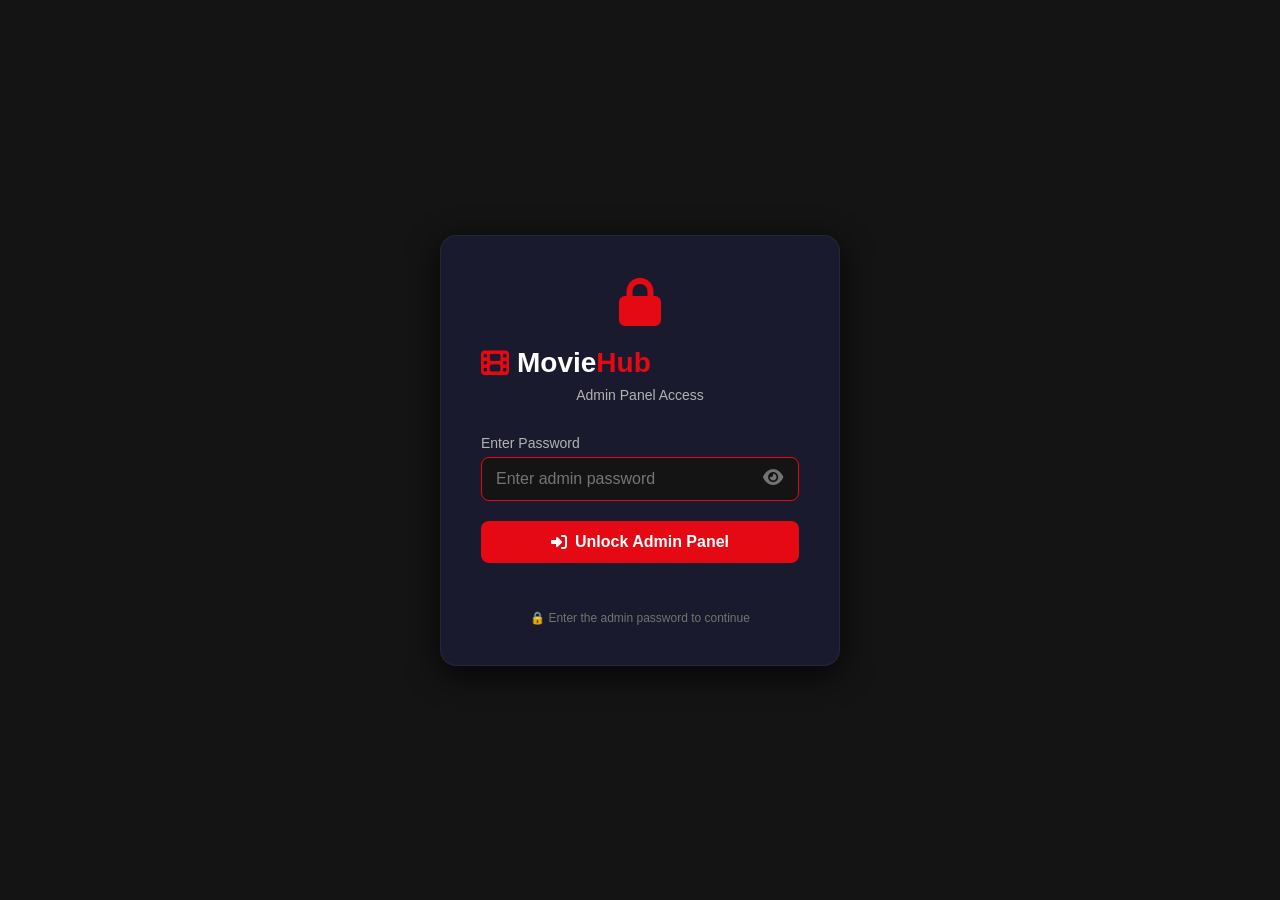
==== admin.html @ 124c2df0 "Add files via upload" ====
<!DOCTYPE html>
<html lang="en">
<head>
    <meta charset="UTF-8">
    <meta name="viewport" content="width=device-width, initial-scale=1.0">
    <title>MovieHub - Admin Panel</title>
    <link rel="stylesheet" href="style.css">
    <link rel="stylesheet" href="admin-style.css">
    <link rel="stylesheet" href="https://cdnjs.cloudflare.com/ajax/libs/font-awesome/6.4.0/css/all.min.css">
    <style>
        /* ============================================
           Admin Login Styles
           ============================================ */
        .admin-login {
            display: flex;
            justify-content: center;
            align-items: center;
            min-height: 100vh;
            background: var(--bg-primary);
            padding: 20px;
        }

        .login-box {
            background: var(--bg-secondary);
            padding: 40px;
            border-radius: 16px;
            border: 1px solid rgba(255, 255, 255, 0.05);
            max-width: 400px;
            width: 100%;
            box-shadow: var(--shadow);
        }

        .login-box .logo {
            text-align: center;
            font-size: 28px;
            font-weight: 700;
            margin-bottom: 8px;
        }

        .login-box .subtitle {
            text-align: center;
            color: var(--text-secondary);
            font-size: 14px;
            margin-bottom: 32px;
        }

        .login-box .form-group {
            margin-bottom: 20px;
        }

        .login-box .form-group label {
            display: block;
            font-size: 14px;
            color: var(--text-secondary);
            margin-bottom: 6px;
        }

        .password-input-wrapper {
            position: relative;
            display: flex;
            align-items: center;
        }

        .password-input-wrapper input {
            width: 100%;
            padding: 12px 14px;
            padding-right: 48px;
            background: var(--bg-primary);
            border: 1px solid rgba(255, 255, 255, 0.1);
            border-radius: 8px;
            color: var(--text-primary);
            font-size: 16px;
            transition: var(--transition);
        }

        .password-input-wrapper input:focus {
            outline: none;
            border-color: var(--primary);
        }

        .password-input-wrapper .toggle-password {
            position: absolute;
            right: 12px;
            background: none;
            border: none;
            color: var(--text-muted);
            cursor: pointer;
            font-size: 18px;
            padding: 4px;
            transition: var(--transition);
        }

        .password-input-wrapper .toggle-password:hover {
            color: var(--text-primary);
        }

        .login-btn {
            width: 100%;
            padding: 12px;
            background: var(--primary);
            color: #fff;
            border: none;
            border-radius: 8px;
            font-size: 16px;
            font-weight: 600;
            cursor: pointer;
            transition: var(--transition);
            display: flex;
            align-items: center;
            justify-content: center;
            gap: 8px;
        }

        .login-btn:hover {
            background: var(--primary-hover);
            transform: scale(1.02);
        }

        .login-btn:disabled {
            opacity: 0.5;
            cursor: not-allowed;
            transform: none;
        }

        .login-error {
            color: var(--primary);
            font-size: 14px;
            text-align: center;
            margin-top: 12px;
            min-height: 20px;
        }

        .login-error.hidden {
            display: none;
        }

        .login-hint {
            text-align: center;
            color: var(--text-muted);
            font-size: 12px;
            margin-top: 16px;
        }

        /* Lock icon animation */
        .lock-icon {
            font-size: 48px;
            color: var(--primary);
            text-align: center;
            margin-bottom: 16px;
        }

        /* Admin content hidden by default */
        .admin-content-wrapper {
            display: none;
        }

        .admin-content-wrapper.visible {
            display: block;
        }

        /* Logout button */
        .logout-btn {
            background: none;
            border: 1px solid rgba(255, 255, 255, 0.1);
            color: var(--text-secondary);
            padding: 6px 14px;
            border-radius: 6px;
            cursor: pointer;
            font-size: 13px;
            transition: var(--transition);
            display: flex;
            align-items: center;
            gap: 6px;
        }

        .logout-btn:hover {
            background: var(--primary);
            color: #fff;
            border-color: var(--primary);
        }

        /* Brute force protection - lockout message */
        .lockout-message {
            text-align: center;
            color: var(--primary);
            padding: 12px;
            background: rgba(229, 9, 20, 0.1);
            border-radius: 8px;
            border: 1px solid var(--primary);
            margin-top: 12px;
        }

        .lockout-message.hidden {
            display: none;
        }
    </style>
</head>
<body>

    <!-- ============================================ -->
    <!-- ADMIN LOGIN PAGE                            -->
    <!-- ============================================ -->
    <div class="admin-login" id="loginPage">
        <div class="login-box">
            <div class="lock-icon">
                <i class="fas fa-lock"></i>
            </div>
            <div class="logo">
                <i class="fas fa-film" style="color: #e50914;"></i>
                <span>Movie<span style="color: #e50914;">Hub</span></span>
            </div>
            <div class="subtitle">Admin Panel Access</div>

            <form id="loginForm" autocomplete="off">
                <div class="form-group">
                    <label for="passwordInput">Enter Password</label>
                    <div class="password-input-wrapper">
                        <input type="password" id="passwordInput" placeholder="Enter admin password" autofocus>
                        <button type="button" class="toggle-password" id="togglePassword" aria-label="Toggle password visibility">
                            <i class="fas fa-eye"></i>
                        </button>
                    </div>
                </div>

                <button type="submit" class="login-btn" id="loginBtn">
                    <i class="fas fa-sign-in-alt"></i> Unlock Admin Panel
                </button>

                <div class="login-error" id="loginError"></div>
                <div class="lockout-message hidden" id="lockoutMessage">
                    <i class="fas fa-clock"></i> Too many failed attempts. Please wait 30 seconds.
                </div>
                <div class="login-hint">🔒 Enter the admin password to continue</div>
            </form>
        </div>
    </div>

    <!-- ============================================ -->
    <!-- ADMIN CONTENT (Hidden until login)           -->
    <!-- ============================================ -->
    <div class="admin-content-wrapper" id="adminContent">
        <!-- Admin Header -->
        <header class="admin-header">
            <div class="admin-nav">
                <div class="logo">
                    <i class="fas fa-film" style="color: #e50914;"></i>
                    <span>Movie<span style="color: #e50914;">Hub</span></span>
                    <span class="admin-badge">Admin</span>
                </div>
                <div class="admin-nav-links">
                    <a href="index.html" target="_blank"><i class="fas fa-arrow-left"></i> Back to Site</a>
                    <button onclick="saveAllChanges()" class="save-btn">
                        <i class="fas fa-save"></i> Save All
                    </button>
                    <button onclick="logout()" class="logout-btn">
                        <i class="fas fa-sign-out-alt"></i> Logout
                    </button>
                </div>
            </div>
        </header>

        <!-- Admin Container -->
        <div class="admin-container">
            <!-- Sidebar -->
            <aside class="admin-sidebar">
                <nav class="admin-menu">
                    <a href="#providers" class="active">
                        <i class="fas fa-link"></i> Embed Providers
                    </a>
                    <a href="#overrides">
                        <i class="fas fa-pen"></i> Custom Overrides
                    </a>
                    <a href="#testing">
                        <i class="fas fa-vial"></i> Test URLs
                    </a>
                    <a href="#backup">
                        <i class="fas fa-download"></i> Backup / Restore
                    </a>
                </nav>
            </aside>

            <!-- Main Content -->
            <main class="admin-content">
                <!-- Embed Providers Section -->
                <section id="providers" class="admin-section">
                    <h2><i class="fas fa-link"></i> Embed Providers</h2>
                    <p class="section-desc">Configure which providers are used for video embeds.</p>

                    <!-- Primary Provider -->
                    <div class="provider-group">
                        <h3>Primary Provider</h3>
                        <div class="provider-card primary">
                            <div class="provider-info">
                                <div class="provider-name" id="primaryName">Autoembed</div>
                                <div class="provider-url" id="primaryUrl">https://autoembed.co/movie/imdb/</div>
                                <div class="provider-type" id="primaryType">IMDB ID</div>
                            </div>
                            <div class="provider-controls">
                                <label class="toggle-switch">
                                    <input type="checkbox" id="primaryEnabled" checked>
                                    <span class="toggle-slider"></span>
                                </label>
                                <button onclick="editProvider('primary')" class="edit-btn">
                                    <i class="fas fa-edit"></i>
                                </button>
                            </div>
                        </div>
                    </div>

                    <!-- Fallback Providers -->
                    <div class="provider-group">
                        <h3>Fallback Providers <span class="badge">Ordered by priority</span></h3>
                        <div id="fallbackProviders">
                            <!-- Fallback providers will be rendered here -->
                        </div>
                        <button onclick="addFallbackProvider()" class="add-btn">
                            <i class="fas fa-plus"></i> Add Fallback Provider
                        </button>
                    </div>
                </section>

                <!-- Custom Overrides Section -->
                <section id="overrides" class="admin-section">
                    <h2><i class="fas fa-pen"></i> Custom Overrides</h2>
                    <p class="section-desc">Override embed URLs for specific movies.</p>

                    <div class="override-list" id="overrideList">
                        <!-- Overrides will be rendered here -->
                    </div>

                    <button onclick="addOverride()" class="add-btn">
                        <i class="fas fa-plus"></i> Add Override
                    </button>
                </section>

                <!-- Testing Section -->
                <section id="testing" class="admin-section">
                    <h2><i class="fas fa-vial"></i> Test URLs</h2>
                    <p class="section-desc">Test if embed URLs are working.</p>

                    <div class="test-container">
                        <div class="test-input-group">
                            <input type="text" id="testImdbId" placeholder="IMDB ID (e.g., tt1375666)">
                            <button onclick="testEmbedUrl()" class="test-btn">
                                <i class="fas fa-play"></i> Test
                            </button>
                        </div>
                        <div id="testResults" class="test-results">
                            <!-- Test results will appear here -->
                        </div>
                    </div>
                </section>

                <!-- Backup/Restore Section -->
                <section id="backup" class="admin-section">
                    <h2><i class="fas fa-download"></i> Backup & Restore</h2>
                    <p class="section-desc">Export or import your configuration.</p>

                    <div class="backup-actions">
                        <button onclick="exportConfig()" class="backup-btn">
                            <i class="fas fa-file-export"></i> Export Configuration
                        </button>
                        <button onclick="document.getElementById('importFile').click()" class="restore-btn">
                            <i class="fas fa-file-import"></i> Import Configuration
                        </button>
                        <input type="file" id="importFile" accept=".json" style="display:none" onchange="importConfig(event)">
                    </div>
                </section>
            </main>
        </div>

        <!-- Edit Provider Modal -->
        <div class="modal" id="editProviderModal">
            <div class="modal-content">
                <span class="modal-close" onclick="closeEditModal()">&times;</span>
                <h2>Edit Provider</h2>
                <form id="editProviderForm">
                    <div class="form-group">
                        <label>Provider Name</label>
                        <input type="text" id="editProviderName" required>
                    </div>
                    <div class="form-group">
                        <label>Base URL</label>
                        <input type="url" id="editProviderUrl" required>
                    </div>
                    <div class="form-group">
                        <label>ID Type</label>
                        <select id="editProviderType">
                            <option value="imdb">IMDB ID</option>
                            <option value="tmdb">TMDB ID</option>
                        </select>
                    </div>
                    <button type="submit" class="save-btn">Save Provider</button>
                </form>
            </div>
        </div>

        <!-- Add Override Modal -->
        <div class="modal" id="addOverrideModal">
            <div class="modal-content">
                <span class="modal-close" onclick="closeOverrideModal()">&times;</span>
                <h2>Add Custom Override</h2>
                <form id="addOverrideForm">
                    <div class="form-group">
                        <label>IMDB ID</label>
                        <input type="text" id="overrideImdbId" placeholder="tt1375666" required>
                    </div>
                    <div class="form-group">
                        <label>Custom Embed URL</label>
                        <input type="url" id="overrideUrl" placeholder="https://custom-provider.com/embed/..." required>
                    </div>
                    <button type="submit" class="save-btn">Add Override</button>
                </form>
            </div>
        </div>
    </div>

    <script src="embed-config.js"></script>
    <script src="admin-script.js"></script>
</body>
</html>
---- style.css ----
/* ============================================
   MovieHub - Complete Stylesheet
   Netflix-style Design with Video Player
   ============================================ */

/* ----- Reset & Base ----- */
* {
    margin: 0;
    padding: 0;
    box-sizing: border-box;
}

:root {
    --primary: #e50914;
    --primary-hover: #f40612;
    --bg-primary: #141414;
    --bg-secondary: #1a1a2e;
    --bg-card: #2a2a2a;
    --bg-hover: #404040;
    --text-primary: #ffffff;
    --text-secondary: #b3b3b3;
    --text-muted: #737373;
    --shadow: 0 8px 32px rgba(0, 0, 0, 0.8);
    --transition: all 0.3s ease;
}

body {
    font-family: 'Segoe UI', Tahoma, Geneva, Verdana, sans-serif;
    background: var(--bg-primary);
    color: var(--text-primary);
    min-height: 100vh;
    overflow-x: hidden;
}

::-webkit-scrollbar {
    width: 8px;
}
::-webkit-scrollbar-track {
    background: var(--bg-primary);
}
::-webkit-scrollbar-thumb {
    background: #333;
    border-radius: 4px;
}
::-webkit-scrollbar-thumb:hover {
    background: var(--primary);
}

/* ----- Header / Navigation ----- */
.header {
    position: fixed;
    top: 0;
    left: 0;
    right: 0;
    z-index: 1000;
    background: linear-gradient(180deg, rgba(0, 0, 0, 0.95) 0%, rgba(0, 0, 0, 0.7) 100%);
    padding: 12px 4%;
    transition: var(--transition);
}

.header.scrolled {
    background: var(--bg-primary);
    border-bottom: 1px solid rgba(255, 255, 255, 0.05);
}

.nav {
    display: flex;
    align-items: center;
    justify-content: space-between;
    max-width: 1440px;
    margin: 0 auto;
    gap: 20px;
}

.logo {
    font-size: 24px;
    font-weight: 700;
    display: flex;
    align-items: center;
    gap: 8px;
    text-decoration: none;
    color: var(--text-primary);
    flex-shrink: 0;
}

.logo i {
    font-size: 28px;
}

.nav-links {
    display: flex;
    gap: 24px;
    align-items: center;
}

.nav-links a {
    color: var(--text-secondary);
    text-decoration: none;
    font-size: 14px;
    font-weight: 500;
    transition: var(--transition);
    position: relative;
}

.nav-links a:hover,
.nav-links a.active {
    color: var(--text-primary);
}

.nav-links a.active::after {
    content: '';
    position: absolute;
    bottom: -4px;
    left: 0;
    right: 0;
    height: 2px;
    background: var(--primary);
    border-radius: 2px;
}

.search-container {
    display: flex;
    align-items: center;
    background: rgba(255, 255, 255, 0.05);
    border-radius: 8px;
    padding: 4px;
    border: 1px solid rgba(255, 255, 255, 0.1);
    transition: var(--transition);
}

.search-container:focus-within {
    border-color: var(--primary);
    background: rgba(255, 255, 255, 0.08);
}

.search-input {
    background: none;
    border: none;
    padding: 8px 12px;
    color: var(--text-primary);
    font-size: 14px;
    width: 200px;
    outline: none;
}

.search-input::placeholder {
    color: var(--text-muted);
}

.search-btn {
    background: none;
    border: none;
    color: var(--text-secondary);
    padding: 8px 12px;
    cursor: pointer;
    transition: var(--transition);
}

.search-btn:hover {
    color: var(--text-primary);
}

/* ----- Hero Banner ----- */
.hero {
    margin-top: 68px;
    padding: 120px 4% 80px;
    background: linear-gradient(135deg, rgba(20, 20, 20, 0.95) 0%, rgba(26, 26, 46, 0.9) 100%);
    border-bottom: 1px solid rgba(255, 255, 255, 0.05);
    min-height: 60vh;
    display: flex;
    align-items: center;
    position: relative;
    overflow: hidden;
}

.hero::before {
    content: '';
    position: absolute;
    top: -50%;
    right: -20%;
    width: 800px;
    height: 800px;
    background: radial-gradient(circle, rgba(229, 9, 20, 0.1) 0%, transparent 70%);
    border-radius: 50%;
    pointer-events: none;
}

.hero-content {
    max-width: 600px;
    position: relative;
    z-index: 1;
}

.hero-content h1 {
    font-size: 48px;
    font-weight: 700;
    line-height: 1.2;
    margin-bottom: 16px;
    background: linear-gradient(135deg, #fff 0%, #b3b3b3 100%);
    -webkit-background-clip: text;
    -webkit-text-fill-color: transparent;
}

.hero-content p {
    font-size: 18px;
    color: var(--text-secondary);
    line-height: 1.6;
    margin-bottom: 32px;
}

.hero-btn {
    padding: 12px 32px;
    background: var(--primary);
    color: #fff;
    border: none;
    border-radius: 8px;
    font-size: 16px;
    font-weight: 600;
    cursor: pointer;
    transition: var(--transition);
    display: inline-flex;
    align-items: center;
    gap: 10px;
}

.hero-btn:hover {
    background: var(--primary-hover);
    transform: scale(1.05);
}

/* ----- Movies Section ----- */
.movies-section {
    padding: 40px 4% 60px;
    max-width: 1440px;
    margin: 0 auto;
}

.section-header {
    display: flex;
    justify-content: space-between;
    align-items: center;
    margin-bottom: 24px;
    flex-wrap: wrap;
    gap: 16px;
}

.section-header h2 {
    font-size: 24px;
    font-weight: 600;
}

.view-toggle {
    display: flex;
    gap: 8px;
}

.view-btn {
    padding: 8px 12px;
    background: rgba(255, 255, 255, 0.05);
    border: 1px solid rgba(255, 255, 255, 0.1);
    border-radius: 6px;
    color: var(--text-secondary);
    cursor: pointer;
    transition: var(--transition);
    font-size: 14px;
}

.view-btn:hover,
.view-btn.active {
    background: var(--primary);
    color: #fff;
    border-color: var(--primary);
}

/* ----- Movies Grid ----- */
.movies-grid {
    display: grid;
    grid-template-columns: repeat(auto-fill, minmax(200px, 1fr));
    gap: 20px;
    margin-bottom: 32px;
}

/* Grid View */
.movies-grid.grid-view .movie-card {
    transition: var(--transition);
}

.movies-grid.grid-view .movie-card:hover {
    transform: scale(1.05);
    z-index: 10;
}

/* List View */
.movies-grid.list-view {
    display: flex;
    flex-direction: column;
    gap: 16px;
}

.movies-grid.list-view .movie-card {
    display: flex;
    gap: 20px;
    padding: 16px;
    background: var(--bg-secondary);
    border-radius: 12px;
    align-items: center;
}

.movies-grid.list-view .movie-card .poster-wrapper {
    width: 120px;
    height: 180px;
    flex-shrink: 0;
}

.movies-grid.list-view .movie-card .movie-info {
    flex: 1;
}

.movies-grid.list-view .movie-card .movie-title {
    font-size: 20px;
}

.movies-grid.list-view .movie-card .movie-overview {
    display: -webkit-box;
    -webkit-line-clamp: 3;
    -webkit-box-orient: vertical;
    overflow: hidden;
}

/* ----- Movie Card ----- */
.movie-card {
    background: var(--bg-secondary);
    border-radius: 12px;
    overflow: hidden;
    cursor: pointer;
    transition: var(--transition);
    position: relative;
}

.movie-card:hover {
    box-shadow: var(--shadow);
}

.poster-wrapper {
    position: relative;
    padding-bottom: 150%;
    overflow: hidden;
    background: var(--bg-card);
}

.poster-wrapper img {
    position: absolute;
    top: 0;
    left: 0;
    width: 100%;
    height: 100%;
    object-fit: cover;
    transition: var(--transition);
}

.movie-card:hover .poster-wrapper img {
    transform: scale(1.05);
}

.movie-rating {
    position: absolute;
    top: 10px;
    right: 10px;
    background: rgba(0, 0, 0, 0.8);
    padding: 4px 10px;
    border-radius: 20px;
    font-size: 12px;
    font-weight: 600;
    color: #f5c518;
    display: flex;
    align-items: center;
    gap: 4px;
}

.movie-rating i {
    font-size: 10px;
}

.movie-overlay {
    position: absolute;
    bottom: 0;
    left: 0;
    right: 0;
    padding: 40px 16px 16px;
    background: linear-gradient(to top, rgba(0, 0, 0, 0.9) 0%, transparent 100%);
    opacity: 0;
    transition: var(--transition);
}

.movie-card:hover .movie-overlay {
    opacity: 1;
}

.movie-overview {
    font-size: 13px;
    color: var(--text-secondary);
    line-height: 1.5;
    display: -webkit-box;
    -webkit-line-clamp: 2;
    -webkit-box-orient: vertical;
    overflow: hidden;
    margin-bottom: 8px;
}

/* ----- Watch Button ----- */
.watch-btn {
    display: inline-flex;
    align-items: center;
    gap: 6px;
    padding: 6px 14px;
    background: var(--primary);
    color: #fff;
    border: none;
    border-radius: 4px;
    font-size: 12px;
    font-weight: 600;
    cursor: pointer;
    transition: var(--transition);
    margin-top: 4px;
}

.watch-btn:hover {
    background: var(--primary-hover);
    transform: scale(1.05);
}

.watch-btn i {
    font-size: 10px;
}

/* ----- Movie Info ----- */
.movie-info {
    padding: 12px 16px 16px;
}

.movie-title {
    font-size: 16px;
    font-weight: 600;
    margin-bottom: 4px;
    display: -webkit-box;
    -webkit-line-clamp: 1;
    -webkit-box-orient: vertical;
    overflow: hidden;
}

.movie-meta {
    display: flex;
    justify-content: space-between;
    align-items: center;
    font-size: 13px;
    color: var(--text-secondary);
}

.movie-year {
    color: var(--text-muted);
}

/* ----- Load More ----- */
.load-more-container {
    text-align: center;
}

.load-more-btn {
    padding: 12px 40px;
    background: rgba(255, 255, 255, 0.05);
    border: 1px solid rgba(255, 255, 255, 0.1);
    border-radius: 8px;
    color: var(--text-secondary);
    font-size: 14px;
    font-weight: 500;
    cursor: pointer;
    transition: var(--transition);
    display: inline-flex;
    align-items: center;
    gap: 8px;
}

.load-more-btn:hover {
    background: var(--primary);
    color: #fff;
    border-color: var(--primary);
}

/* ----- Movie Detail Modal ----- */
.modal {
    display: none;
    position: fixed;
    top: 0;
    left: 0;
    right: 0;
    bottom: 0;
    background: rgba(0, 0, 0, 0.9);
    z-index: 2000;
    padding: 20px;
    overflow-y: auto;
    animation: fadeIn 0.3s ease;
}

@keyframes fadeIn {
    from {
        opacity: 0;
    }
    to {
        opacity: 1;
    }
}

.modal-content {
    max-width: 900px;
    margin: 40px auto;
    background: var(--bg-secondary);
    border-radius: 16px;
    position: relative;
    animation: slideUp 0.3s ease;
}

@keyframes slideUp {
    from {
        opacity: 0;
        transform: translateY(40px);
    }
    to {
        opacity: 1;
        transform: translateY(0);
    }
}

.modal-close {
    position: sticky;
    top: 0;
    float: right;
    font-size: 32px;
    color: var(--text-secondary);
    cursor: pointer;
    padding: 16px 24px;
    transition: var(--transition);
    z-index: 10;
    background: transparent;
}

.modal-close:hover {
    color: var(--text-primary);
    transform: rotate(90deg);
}

.modal-body {
    padding: 0 32px 32px;
}

.modal-poster {
    width: 100%;
    max-height: 400px;
    object-fit: cover;
    border-radius: 16px 16px 0 0;
}

.modal-title {
    font-size: 32px;
    font-weight: 700;
    margin: 20px 0 8px;
}

.modal-meta {
    display: flex;
    flex-wrap: wrap;
    gap: 16px;
    color: var(--text-secondary);
    font-size: 14px;
    margin-bottom: 16px;
}

.modal-meta span {
    display: flex;
    align-items: center;
    gap: 6px;
}

.modal-overview {
    font-size: 16px;
    line-height: 1.7;
    color: var(--text-secondary);
    margin-bottom: 20px;
}

.modal-details {
    display: grid;
    grid-template-columns: repeat(auto-fill, minmax(200px, 1fr));
    gap: 16px;
    margin-top: 20px;
    padding-top: 20px;
    border-top: 1px solid rgba(255, 255, 255, 0.05);
}

.modal-detail-item {
    color: var(--text-secondary);
    font-size: 14px;
}

.modal-detail-item strong {
    color: var(--text-primary);
    display: block;
    margin-bottom: 4px;
}

.modal-detail-item .genre-tag {
    display: inline-block;
    padding: 2px 10px;
    background: rgba(229, 9, 20, 0.2);
    border-radius: 20px;
    color: var(--primary);
    font-size: 12px;
    margin: 2px;
}

/* ============================================
   Video Player Modal
   ============================================ */

.player-modal {
    display: none;
    position: fixed;
    top: 0;
    left: 0;
    right: 0;
    bottom: 0;
    background: rgba(0, 0, 0, 0.95);
    z-index: 3000;
    padding: 20px;
    animation: fadeIn 0.3s ease;
}

.player-modal.active {
    display: flex;
    align-items: center;
    justify-content: center;
}

.player-container {
    width: 100%;
    max-width: 1200px;
    height: 90vh;
    max-height: 800px;
    background: #000;
    border-radius: 12px;
    overflow: hidden;
    display: flex;
    flex-direction: column;
    box-shadow: 0 20px 60px rgba(0, 0, 0, 0.9);
}

.player-header {
    display: flex;
    justify-content: space-between;
    align-items: center;
    padding: 12px 20px;
    background: #1a1a2e;
    border-bottom: 1px solid rgba(255, 255, 255, 0.05);
    flex-shrink: 0;
}

.player-header h3 {
    color: #fff;
    font-size: 16px;
    font-weight: 500;
    margin: 0;
    white-space: nowrap;
    overflow: hidden;
    text-overflow: ellipsis;
}

.player-close {
    background: none;
    border: none;
    color: #aaa;
    font-size: 28px;
    cursor: pointer;
    padding: 0 8px;
    transition: color 0.3s ease;
    line-height: 1;
}

.player-close:hover {
    color: #fff;
}

.player-wrapper {
    flex: 1;
    position: relative;
    background: #000;
    min-height: 0;
}

.player-wrapper iframe {
    position: absolute;
    top: 0;
    left: 0;
    width: 100%;
    height: 100%;
    border: none;
}

.player-controls {
    display: flex;
    gap: 12px;
    padding: 12px 20px;
    background: #1a1a2e;
    border-top: 1px solid rgba(255, 255, 255, 0.05);
    flex-shrink: 0;
    flex-wrap: wrap;
}

.player-controls button {
    padding: 8px 16px;
    background: rgba(255, 255, 255, 0.05);
    border: 1px solid rgba(255, 255, 255, 0.1);
    border-radius: 6px;
    color: #aaa;
    cursor: pointer;
    transition: all 0.3s ease;
    font-size: 13px;
    display: flex;
    align-items: center;
    gap: 6px;
}

.player-controls button:hover {
    background: var(--primary);
    color: #fff;
    border-color: var(--primary);
}

.player-loading {
    position: absolute;
    top: 50%;
    left: 50%;
    transform: translate(-50%, -50%);
    color: #666;
    font-size: 16px;
    display: flex;
    flex-direction: column;
    align-items: center;
    gap: 12px;
    pointer-events: none;
}

.player-loading .spinner {
    width: 40px;
    height: 40px;
    border: 4px solid #333;
    border-top: 4px solid var(--primary);
    border-radius: 50%;
    animation: spin 1s linear infinite;
}

@keyframes spin {
    100% {
        transform: rotate(360deg);
    }
}

/* ----- Footer ----- */
.footer {
    background: var(--bg-secondary);
    border-top: 1px solid rgba(255, 255, 255, 0.05);
    padding: 40px 4% 20px;
    margin-top: 40px;
}

.footer-content {
    max-width: 1440px;
    margin: 0 auto;
    display: grid;
    grid-template-columns: repeat(auto-fit, minmax(200px, 1fr));
    gap: 40px;
    margin-bottom: 32px;
}

.footer-section h3,
.footer-section h4 {
    margin-bottom: 12px;
    font-size: 16px;
}

.footer-section p {
    color: var(--text-secondary);
    font-size: 14px;
    line-height: 1.6;
}

.footer-section a {
    display: block;
    color: var(--text-secondary);
    text-decoration: none;
    font-size: 14px;
    padding: 4px 0;
    transition: var(--transition);
}

.footer-section a:hover {
    color: var(--text-primary);
}

.social-links {
    display: flex;
    gap: 16px;
}

.social-links a {
    width: 40px;
    height: 40px;
    border-radius: 50%;
    background: rgba(255, 255, 255, 0.05);
    display: flex;
    align-items: center;
    justify-content: center;
    font-size: 18px;
    transition: var(--transition);
}

.social-links a:hover {
    background: var(--primary);
    transform: translateY(-2px);
}

.footer-bottom {
    text-align: center;
    padding-top: 20px;
    border-top: 1px solid rgba(255, 255, 255, 0.05);
    color: var(--text-muted);
    font-size: 13px;
}

/* ----- Responsive ----- */
@media (max-width: 992px) {
    .movies-grid {
        grid-template-columns: repeat(auto-fill, minmax(160px, 1fr));
    }
}

@media (max-width: 768px) {
    .nav {
        flex-wrap: wrap;
    }
    .nav-links {
        order: 3;
        width: 100%;
        justify-content: center;
        gap: 16px;
        flex-wrap: wrap;
    }
    .search-container {
        width: 100%;
        order: 2;
    }
    .search-input {
        width: 100%;
    }
    .hero {
        padding: 100px 4% 60px;
        min-height: 50vh;
    }
    .hero-content h1 {
        font-size: 32px;
    }
    .hero-content p {
        font-size: 16px;
    }
    .movies-grid {
        grid-template-columns: repeat(auto-fill, minmax(140px, 1fr));
        gap: 12px;
    }
    .movies-grid.list-view .movie-card {
        flex-direction: column;
        text-align: center;
    }
    .movies-grid.list-view .movie-card .poster-wrapper {
        width: 100%;
        height: auto;
        max-width: 200px;
    }
    .modal-content {
        margin: 20px auto;
    }
    .modal-title {
        font-size: 24px;
    }
    .player-container {
        height: 100vh;
        max-height: 100vh;
        border-radius: 0;
    }
    .player-header h3 {
        font-size: 14px;
        max-width: 200px;
    }
    .player-controls button {
        padding: 6px 12px;
        font-size: 12px;
    }
}

@media (max-width: 480px) {
    .hero-content h1 {
        font-size: 24px;
    }
    .movies-grid {
        grid-template-columns: repeat(auto-fill, minmax(120px, 1fr));
        gap: 8px;
    }
    .movie-title {
        font-size: 13px;
    }
    .player-header h3 {
        max-width: 120px;
        font-size: 12px;
    }
    .player-controls {
        padding: 8px 12px;
        gap: 6px;
    }
    .player-controls button {
        font-size: 11px;
        padding: 4px 10px;
    }
}

/* ----- Utility ----- */
.text-center {
    text-align: center;
}
.mt-20 {
    margin-top: 20px;
}
.mb-20 {
    margin-bottom: 20px;
}
.hidden {
    display: none;
}
---- admin-style.css ----
/* ============================================
   Admin Panel Styles
   ============================================ */

.admin-header {
    background: var(--bg-secondary);
    border-bottom: 2px solid var(--primary);
    padding: 12px 4%;
    position: sticky;
    top: 0;
    z-index: 100;
}

.admin-nav {
    display: flex;
    justify-content: space-between;
    align-items: center;
    max-width: 1440px;
    margin: 0 auto;
}

.admin-badge {
    background: var(--primary);
    padding: 2px 12px;
    border-radius: 20px;
    font-size: 12px;
    font-weight: 600;
    margin-left: 12px;
}

.admin-nav-links {
    display: flex;
    gap: 16px;
    align-items: center;
}

.admin-nav-links a {
    color: var(--text-secondary);
    text-decoration: none;
    display: flex;
    align-items: center;
    gap: 6px;
    padding: 8px 16px;
    border-radius: 6px;
    transition: var(--transition);
}

.admin-nav-links a:hover {
    background: rgba(255, 255, 255, 0.05);
    color: var(--text-primary);
}

.save-btn {
    padding: 8px 20px;
    background: var(--primary);
    color: #fff;
    border: none;
    border-radius: 6px;
    cursor: pointer;
    font-weight: 600;
    display: flex;
    align-items: center;
    gap: 8px;
    transition: var(--transition);
}

.save-btn:hover {
    background: var(--primary-hover);
    transform: scale(1.02);
}

/* Admin Layout */
.admin-container {
    display: flex;
    max-width: 1440px;
    margin: 0 auto;
    padding: 20px 4%;
    gap: 32px;
}

/* Sidebar */
.admin-sidebar {
    width: 240px;
    flex-shrink: 0;
    position: sticky;
    top: 80px;
    height: fit-content;
}

.admin-menu {
    display: flex;
    flex-direction: column;
    gap: 4px;
}

.admin-menu a {
    padding: 12px 16px;
    color: var(--text-secondary);
    text-decoration: none;
    border-radius: 8px;
    display: flex;
    align-items: center;
    gap: 12px;
    transition: var(--transition);
}

.admin-menu a:hover {
    background: rgba(255, 255, 255, 0.05);
    color: var(--text-primary);
}

.admin-menu a.active {
    background: rgba(229, 9, 20, 0.1);
    color: var(--primary);
    border-left: 3px solid var(--primary);
}

/* Main Content */
.admin-content {
    flex: 1;
    min-width: 0;
}

.admin-section {
    background: var(--bg-secondary);
    border-radius: 12px;
    padding: 24px;
    margin-bottom: 24px;
    border: 1px solid rgba(255, 255, 255, 0.05);
}

.admin-section h2 {
    font-size: 20px;
    margin-bottom: 8px;
    display: flex;
    align-items: center;
    gap: 10px;
}

.section-desc {
    color: var(--text-secondary);
    font-size: 14px;
    margin-bottom: 20px;
}

/* Provider Cards */
.provider-group {
    margin-bottom: 24px;
}

.provider-group h3 {
    font-size: 16px;
    margin-bottom: 12px;
    display: flex;
    align-items: center;
    gap: 8px;
}

.badge {
    background: rgba(255, 255, 255, 0.05);
    padding: 2px 10px;
    border-radius: 20px;
    font-size: 11px;
    font-weight: 400;
    color: var(--text-secondary);
}

.provider-card {
    display: flex;
    justify-content: space-between;
    align-items: center;
    padding: 16px 20px;
    background: var(--bg-primary);
    border-radius: 8px;
    border: 1px solid rgba(255, 255, 255, 0.05);
    margin-bottom: 8px;
    transition: var(--transition);
}

.provider-card:hover {
    border-color: rgba(255, 255, 255, 0.1);
}

.provider-card.primary {
    border-color: var(--primary);
    background: rgba(229, 9, 20, 0.05);
}

.provider-info {
    display: flex;
    flex-direction: column;
    gap: 2px;
}

.provider-name {
    font-weight: 600;
    font-size: 15px;
}

.provider-url {
    font-size: 13px;
    color: var(--text-secondary);
    font-family: monospace;
}

.provider-type {
    font-size: 12px;
    color: var(--text-muted);
}

.provider-controls {
    display: flex;
    align-items: center;
    gap: 12px;
}

/* Toggle Switch */
.toggle-switch {
    position: relative;
    width: 48px;
    height: 26px;
    display: inline-block;
}

.toggle-switch input {
    opacity: 0;
    width: 0;
    height: 0;
}

.toggle-slider {
    position: absolute;
    cursor: pointer;
    top: 0;
    left: 0;
    right: 0;
    bottom: 0;
    background: #444;
    transition: .3s;
    border-radius: 34px;
}

.toggle-slider:before {
    position: absolute;
    content: "";
    height: 20px;
    width: 20px;
    left: 3px;
    bottom: 3px;
    background: #fff;
    transition: .3s;
    border-radius: 50%;
}

.toggle-switch input:checked + .toggle-slider {
    background: var(--primary);
}

.toggle-switch input:checked + .toggle-slider:before {
    transform: translateX(22px);
}

/* Buttons */
.edit-btn, .add-btn, .test-btn, .backup-btn, .restore-btn {
    padding: 6px 12px;
    background: rgba(255, 255, 255, 0.05);
    border: 1px solid rgba(255, 255, 255, 0.1);
    border-radius: 6px;
    color: var(--text-secondary);
    cursor: pointer;
    transition: var(--transition);
    display: inline-flex;
    align-items: center;
    gap: 6px;
    font-size: 13px;
}

.edit-btn:hover, .add-btn:hover, .test-btn:hover {
    background: var(--primary);
    color: #fff;
    border-color: var(--primary);
}

.add-btn {
    margin-top: 8px;
}

/* Override List */
.override-item {
    display: flex;
    justify-content: space-between;
    align-items: center;
    padding: 12px 16px;
    background: var(--bg-primary);
    border-radius: 6px;
    margin-bottom: 6px;
    border: 1px solid rgba(255, 255, 255, 0.05);
}

.override-item .imdb-id {
    font-weight: 600;
    font-family: monospace;
}

.override-item .override-url {
    color: var(--text-secondary);
    font-size: 13px;
    font-family: monospace;
}

.override-item .delete-btn {
    background: none;
    border: none;
    color: var(--text-muted);
    cursor: pointer;
    padding: 4px 8px;
    transition: var(--transition);
}

.override-item .delete-btn:hover {
    color: var(--primary);
}

/* Test Results */
.test-container {
    margin-top: 12px;
}

.test-input-group {
    display: flex;
    gap: 12px;
    margin-bottom: 16px;
}

.test-input-group input {
    flex: 1;
    padding: 10px 14px;
    background: var(--bg-primary);
    border: 1px solid rgba(255, 255, 255, 0.1);
    border-radius: 6px;
    color: var(--text-primary);
    font-size: 14px;
}

.test-input-group input:focus {
    outline: none;
    border-color: var(--primary);
}

.test-results {
    padding: 16px;
    background: var(--bg-primary);
    border-radius: 6px;
    min-height: 80px;
}

.test-result-item {
    padding: 8px 0;
    border-bottom: 1px solid rgba(255, 255, 255, 0.05);
    display: flex;
    justify-content: space-between;
    align-items: center;
}

.test-result-item .status-success {
    color: #46d369;
}

.test-result-item .status-fail {
    color: var(--primary);
}

/* Backup Actions */
.backup-actions {
    display: flex;
    gap: 12px;
    flex-wrap: wrap;
}

/* Form Styles */
.form-group {
    margin-bottom: 16px;
}

.form-group label {
    display: block;
    margin-bottom: 4px;
    font-size: 14px;
    color: var(--text-secondary);
}

.form-group input, .form-group select {
    width: 100%;
    padding: 10px 14px;
    background: var(--bg-primary);
    border: 1px solid rgba(255, 255, 255, 0.1);
    border-radius: 6px;
    color: var(--text-primary);
    font-size: 14px;
}

.form-group input:focus, .form-group select:focus {
    outline: none;
    border-color: var(--primary);
}

/* Responsive */
@media (max-width: 768px) {
    .admin-container {
        flex-direction: column;
    }
    
    .admin-sidebar {
        width: 100%;
        position: static;
        display: flex;
        overflow-x: auto;
        padding-bottom: 12px;
    }
    
    .admin-menu {
        flex-direction: row;
        flex-wrap: nowrap;
    }
    
    .admin-menu a {
        white-space: nowrap;
    }
    
    .provider-card {
        flex-direction: column;
        align-items: flex-start;
        gap: 12px;
    }
    
    .provider-controls {
        width: 100%;
        justify-content: flex-end;
    }
    
    .override-item {
        flex-direction: column;
        align-items: flex-start;
        gap: 8px;
    }
    
    .test-input-group {
        flex-direction: column;
    }
}
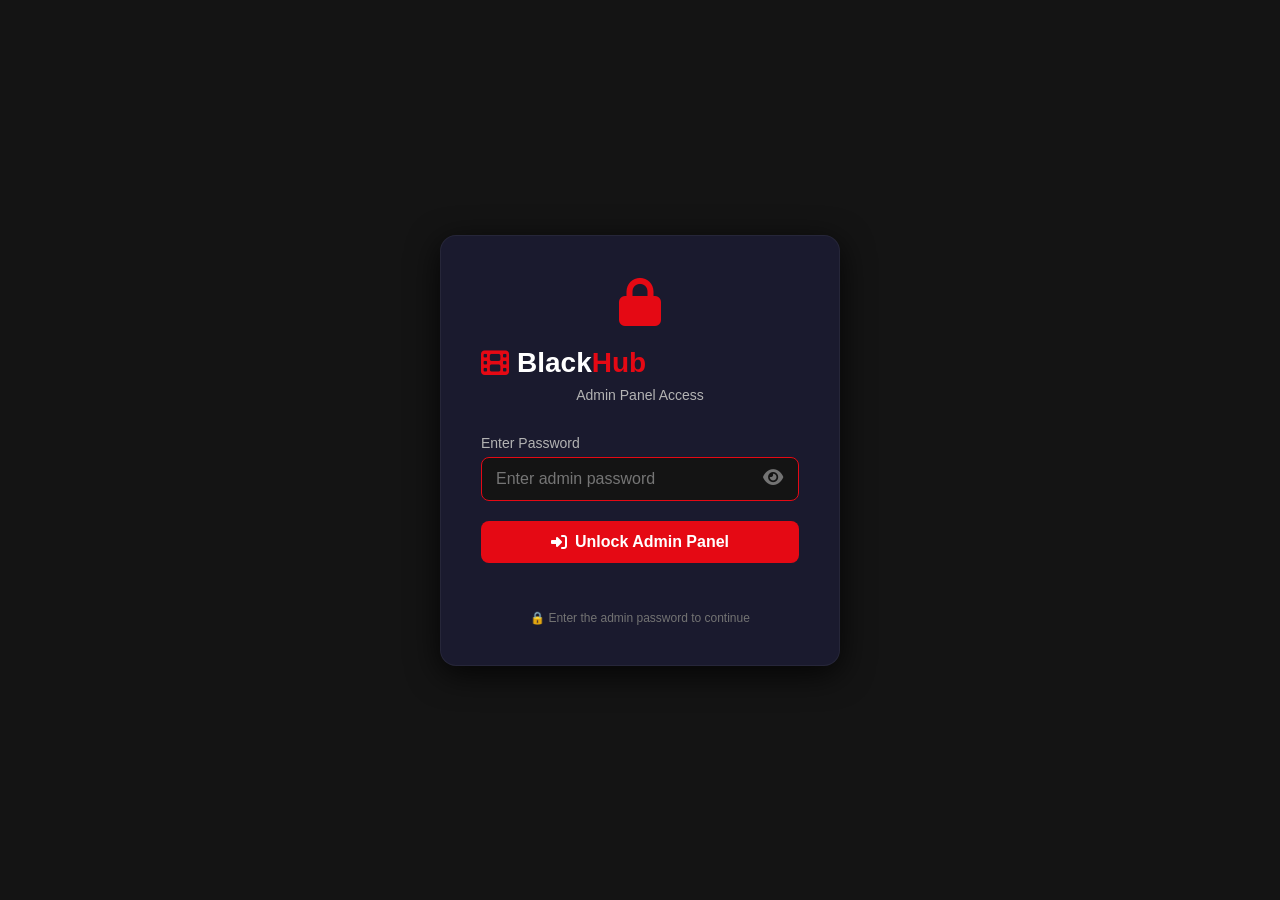
==== commit 03438a67: "Add files via upload" ====
--- a/admin.html
+++ b/admin.html
@@ -3,7 +3,7 @@
 <head>
     <meta charset="UTF-8">
     <meta name="viewport" content="width=device-width, initial-scale=1.0">
-    <title>MovieHub - Admin Panel</title>
+    <title>BlackHub - Admin Panel</title>
     <link rel="stylesheet" href="style.css">
     <link rel="stylesheet" href="admin-style.css">
     <link rel="stylesheet" href="https://cdnjs.cloudflare.com/ajax/libs/font-awesome/6.4.0/css/all.min.css">
@@ -141,7 +141,6 @@
             margin-top: 16px;
         }
 
-        /* Lock icon animation */
         .lock-icon {
             font-size: 48px;
             color: var(--primary);
@@ -149,7 +148,6 @@
             margin-bottom: 16px;
         }
 
-        /* Admin content hidden by default */
         .admin-content-wrapper {
             display: none;
         }
@@ -158,7 +156,6 @@
             display: block;
         }
 
-        /* Logout button */
         .logout-btn {
             background: none;
             border: 1px solid rgba(255, 255, 255, 0.1);
@@ -179,7 +176,6 @@
             border-color: var(--primary);
         }
 
-        /* Brute force protection - lockout message */
         .lockout-message {
             text-align: center;
             color: var(--primary);
@@ -207,7 +203,7 @@
             </div>
             <div class="logo">
                 <i class="fas fa-film" style="color: #e50914;"></i>
-                <span>Movie<span style="color: #e50914;">Hub</span></span>
+                <span>Black<span style="color: #e50914;">Hub</span></span>
             </div>
             <div class="subtitle">Admin Panel Access</div>
 
@@ -244,7 +240,7 @@
             <div class="admin-nav">
                 <div class="logo">
                     <i class="fas fa-film" style="color: #e50914;"></i>
-                    <span>Movie<span style="color: #e50914;">Hub</span></span>
+                    <span>Black<span style="color: #e50914;">Hub</span></span>
                     <span class="admin-badge">Admin</span>
                 </div>
                 <div class="admin-nav-links">
--- a/style.css
+++ b/style.css
@@ -1,5 +1,5 @@
 /* ============================================
-   MovieHub - Complete Stylesheet
+   BlackHub - Complete Stylesheet
    Netflix-style Design with Video Player
    ============================================ */
 
@@ -22,6 +22,18 @@
     --text-muted: #737373;
     --shadow: 0 8px 32px rgba(0, 0, 0, 0.8);
     --transition: all 0.3s ease;
+    --border-color: rgba(255, 255, 255, 0.05);
+}
+
+[data-theme="light"] {
+    --bg-primary: #f5f5f5;
+    --bg-secondary: #ffffff;
+    --bg-card: #e8e8e8;
+    --bg-hover: #d4d4d4;
+    --text-primary: #1a1a2e;
+    --text-secondary: #555555;
+    --text-muted: #888888;
+    --border-color: rgba(0, 0, 0, 0.05);
 }
 
 body {
@@ -30,6 +42,7 @@
     color: var(--text-primary);
     min-height: 100vh;
     overflow-x: hidden;
+    transition: background 0.3s ease, color 0.3s ease;
 }
 
 ::-webkit-scrollbar {
@@ -60,7 +73,7 @@
 
 .header.scrolled {
     background: var(--bg-primary);
-    border-bottom: 1px solid rgba(255, 255, 255, 0.05);
+    border-bottom: 1px solid var(--border-color);
 }
 
 .nav {
@@ -85,6 +98,22 @@
 
 .logo i {
     font-size: 28px;
+}
+
+/* ----- Mobile Menu Toggle ----- */
+.mobile-menu-toggle {
+    display: none;
+    background: none;
+    border: none;
+    color: var(--text-primary);
+    font-size: 24px;
+    cursor: pointer;
+    padding: 4px 8px;
+    transition: var(--transition);
+}
+
+.mobile-menu-toggle:hover {
+    color: var(--primary);
 }
 
 .nav-links {
@@ -118,13 +147,20 @@
     border-radius: 2px;
 }
 
+/* ----- Header Actions ----- */
+.header-actions {
+    display: flex;
+    align-items: center;
+    gap: 12px;
+}
+
 .search-container {
     display: flex;
     align-items: center;
     background: rgba(255, 255, 255, 0.05);
     border-radius: 8px;
     padding: 4px;
-    border: 1px solid rgba(255, 255, 255, 0.1);
+    border: 1px solid var(--border-color);
     transition: var(--transition);
 }
 
@@ -160,17 +196,36 @@
     color: var(--text-primary);
 }
 
+/* ----- Theme Toggle ----- */
+.theme-btn {
+    background: none;
+    border: none;
+    color: var(--text-secondary);
+    font-size: 18px;
+    cursor: pointer;
+    padding: 8px;
+    transition: var(--transition);
+    border-radius: 50%;
+}
+
+.theme-btn:hover {
+    color: var(--text-primary);
+    background: rgba(255, 255, 255, 0.05);
+}
+
 /* ----- Hero Banner ----- */
 .hero {
     margin-top: 68px;
-    padding: 120px 4% 80px;
+    padding: 80px 4%;
     background: linear-gradient(135deg, rgba(20, 20, 20, 0.95) 0%, rgba(26, 26, 46, 0.9) 100%);
-    border-bottom: 1px solid rgba(255, 255, 255, 0.05);
+    border-bottom: 1px solid var(--border-color);
     min-height: 60vh;
     display: flex;
     align-items: center;
+    justify-content: space-between;
     position: relative;
     overflow: hidden;
+    gap: 40px;
 }
 
 .hero::before {
@@ -189,6 +244,7 @@
     max-width: 600px;
     position: relative;
     z-index: 1;
+    flex: 1;
 }
 
 .hero-content h1 {
@@ -197,6 +253,12 @@
     line-height: 1.2;
     margin-bottom: 16px;
     background: linear-gradient(135deg, #fff 0%, #b3b3b3 100%);
+    -webkit-background-clip: text;
+    -webkit-text-fill-color: transparent;
+}
+
+[data-theme="light"] .hero-content h1 {
+    background: linear-gradient(135deg, #1a1a2e 0%, #555 100%);
     -webkit-background-clip: text;
     -webkit-text-fill-color: transparent;
 }
@@ -228,6 +290,57 @@
     transform: scale(1.05);
 }
 
+/* ----- Hero Image ----- */
+.hero-image {
+    flex: 1;
+    max-width: 500px;
+    position: relative;
+    z-index: 1;
+    border-radius: 16px;
+    overflow: hidden;
+    box-shadow: 0 20px 60px rgba(0, 0, 0, 0.6);
+    aspect-ratio: 16/9;
+    background: var(--bg-secondary);
+}
+
+.hero-image img {
+    width: 100%;
+    height: 100%;
+    object-fit: cover;
+    display: block;
+}
+
+.hero-image-placeholder {
+    width: 100%;
+    height: 100%;
+    display: flex;
+    align-items: center;
+    justify-content: center;
+    background: linear-gradient(135deg, var(--bg-secondary), var(--bg-primary));
+    color: var(--text-muted);
+    font-size: 48px;
+}
+
+.hero-image .movie-title-overlay {
+    position: absolute;
+    bottom: 0;
+    left: 0;
+    right: 0;
+    padding: 40px 20px 20px;
+    background: linear-gradient(to top, rgba(0,0,0,0.9) 0%, transparent 100%);
+}
+
+.hero-image .movie-title-overlay h2 {
+    font-size: 20px;
+    font-weight: 600;
+    margin-bottom: 4px;
+}
+
+.hero-image .movie-title-overlay p {
+    font-size: 14px;
+    color: var(--text-secondary);
+}
+
 /* ----- Movies Section ----- */
 .movies-section {
     padding: 40px 4% 60px;
@@ -238,7 +351,7 @@
 .section-header {
     display: flex;
     justify-content: space-between;
-    align-items: center;
+    align-items: flex-start;
     margin-bottom: 24px;
     flex-wrap: wrap;
     gap: 16px;
@@ -252,12 +365,13 @@
 .view-toggle {
     display: flex;
     gap: 8px;
+    flex-shrink: 0;
 }
 
 .view-btn {
     padding: 8px 12px;
     background: rgba(255, 255, 255, 0.05);
-    border: 1px solid rgba(255, 255, 255, 0.1);
+    border: 1px solid var(--border-color);
     border-radius: 6px;
     color: var(--text-secondary);
     cursor: pointer;
@@ -269,6 +383,34 @@
 .view-btn.active {
     background: var(--primary);
     color: #fff;
+    border-color: var(--primary);
+}
+
+/* ----- Filters ----- */
+.filter-container {
+    display: flex;
+    gap: 8px;
+    flex-wrap: wrap;
+    margin-top: 12px;
+}
+
+.filter-select {
+    padding: 6px 12px;
+    background: var(--bg-secondary);
+    border: 1px solid var(--border-color);
+    border-radius: 6px;
+    color: var(--text-primary);
+    font-size: 13px;
+    cursor: pointer;
+    transition: var(--transition);
+}
+
+.filter-select:focus {
+    outline: none;
+    border-color: var(--primary);
+}
+
+.filter-select:hover {
     border-color: var(--primary);
 }
 
@@ -303,13 +445,21 @@
     padding: 16px;
     background: var(--bg-secondary);
     border-radius: 12px;
-    align-items: center;
+    align-items: flex-start;
 }
 
 .movies-grid.list-view .movie-card .poster-wrapper {
     width: 120px;
     height: 180px;
     flex-shrink: 0;
+    padding-bottom: 0;
+}
+
+.movies-grid.list-view .movie-card .poster-wrapper img {
+    position: relative;
+    width: 100%;
+    height: 100%;
+    object-fit: cover;
 }
 
 .movies-grid.list-view .movie-card .movie-info {
@@ -320,11 +470,24 @@
     font-size: 20px;
 }
 
-.movies-grid.list-view .movie-card .movie-overview {
+.movies-grid.list-view .movie-card .movie-overview-text {
+    display: block;
+    color: var(--text-secondary);
+    font-size: 14px;
+    line-height: 1.6;
+    margin-top: 8px;
     display: -webkit-box;
     -webkit-line-clamp: 3;
     -webkit-box-orient: vertical;
     overflow: hidden;
+}
+
+.movies-grid.list-view .movie-card .movie-overlay {
+    display: none;
+}
+
+.movies-grid.grid-view .movie-card .movie-overview-text {
+    display: none;
 }
 
 /* ----- Movie Card ----- */
@@ -407,7 +570,33 @@
     margin-bottom: 8px;
 }
 
-/* ----- Watch Button ----- */
+.movie-info {
+    padding: 12px 16px 16px;
+}
+
+.movie-title {
+    font-size: 16px;
+    font-weight: 600;
+    margin-bottom: 4px;
+    display: -webkit-box;
+    -webkit-line-clamp: 1;
+    -webkit-box-orient: vertical;
+    overflow: hidden;
+}
+
+.movie-meta {
+    display: flex;
+    justify-content: space-between;
+    align-items: center;
+    font-size: 13px;
+    color: var(--text-secondary);
+}
+
+.movie-year {
+    color: var(--text-muted);
+}
+
+/* ----- Buttons ----- */
 .watch-btn {
     display: inline-flex;
     align-items: center;
@@ -433,31 +622,49 @@
     font-size: 10px;
 }
 
-/* ----- Movie Info ----- */
-.movie-info {
-    padding: 12px 16px 16px;
-}
-
-.movie-title {
-    font-size: 16px;
+.watchlist-btn {
+    display: inline-flex;
+    align-items: center;
+    gap: 6px;
+    padding: 6px 14px;
+    background: rgba(255, 255, 255, 0.05);
+    border: 1px solid var(--border-color);
+    border-radius: 4px;
+    color: var(--text-secondary);
+    font-size: 12px;
     font-weight: 600;
-    margin-bottom: 4px;
-    display: -webkit-box;
-    -webkit-line-clamp: 1;
-    -webkit-box-orient: vertical;
-    overflow: hidden;
-}
-
-.movie-meta {
-    display: flex;
-    justify-content: space-between;
-    align-items: center;
-    font-size: 13px;
-    color: var(--text-secondary);
-}
-
-.movie-year {
-    color: var(--text-muted);
+    cursor: pointer;
+    transition: var(--transition);
+}
+
+.watchlist-btn:hover {
+    background: var(--primary);
+    color: #fff;
+    border-color: var(--primary);
+}
+
+.trailer-btn {
+    display: inline-flex;
+    align-items: center;
+    gap: 6px;
+    padding: 6px 14px;
+    background: rgba(255, 0, 0, 0.8);
+    color: #fff;
+    border: none;
+    border-radius: 4px;
+    font-size: 12px;
+    font-weight: 600;
+    cursor: pointer;
+    transition: var(--transition);
+}
+
+.trailer-btn:hover {
+    background: #ff0000;
+    transform: scale(1.05);
+}
+
+.trailer-btn i {
+    font-size: 14px;
 }
 
 /* ----- Load More ----- */
@@ -468,7 +675,7 @@
 .load-more-btn {
     padding: 12px 40px;
     background: rgba(255, 255, 255, 0.05);
-    border: 1px solid rgba(255, 255, 255, 0.1);
+    border: 1px solid var(--border-color);
     border-radius: 8px;
     color: var(--text-secondary);
     font-size: 14px;
@@ -486,7 +693,52 @@
     border-color: var(--primary);
 }
 
-/* ----- Movie Detail Modal ----- */
+/* ----- Loading Skeletons ----- */
+.skeleton-card {
+    background: var(--bg-card);
+    border-radius: 12px;
+    overflow: hidden;
+    animation: pulse 1.5s ease-in-out infinite;
+}
+
+.skeleton-poster {
+    padding-bottom: 150%;
+    width: 100%;
+    background: linear-gradient(90deg, var(--bg-card) 25%, var(--bg-hover) 50%, var(--bg-card) 75%);
+    background-size: 200% 100%;
+    animation: shimmer 1.5s infinite;
+}
+
+.skeleton-title {
+    height: 18px;
+    width: 80%;
+    margin: 8px 0;
+    background: linear-gradient(90deg, var(--bg-card) 25%, var(--bg-hover) 50%, var(--bg-card) 75%);
+    background-size: 200% 100%;
+    animation: shimmer 1.5s infinite;
+    border-radius: 4px;
+}
+
+.skeleton-meta {
+    height: 12px;
+    width: 60%;
+    background: linear-gradient(90deg, var(--bg-card) 25%, var(--bg-hover) 50%, var(--bg-card) 75%);
+    background-size: 200% 100%;
+    animation: shimmer 1.5s infinite;
+    border-radius: 4px;
+}
+
+@keyframes shimmer {
+    0% { background-position: -200% 0; }
+    100% { background-position: 200% 0; }
+}
+
+@keyframes pulse {
+    0%, 100% { opacity: 1; }
+    50% { opacity: 0.5; }
+}
+
+/* ----- Modals ----- */
 .modal {
     display: none;
     position: fixed;
@@ -502,12 +754,8 @@
 }
 
 @keyframes fadeIn {
-    from {
-        opacity: 0;
-    }
-    to {
-        opacity: 1;
-    }
+    from { opacity: 0; }
+    to { opacity: 1; }
 }
 
 .modal-content {
@@ -593,7 +841,7 @@
     gap: 16px;
     margin-top: 20px;
     padding-top: 20px;
-    border-top: 1px solid rgba(255, 255, 255, 0.05);
+    border-top: 1px solid var(--border-color);
 }
 
 .modal-detail-item {
@@ -617,10 +865,166 @@
     margin: 2px;
 }
 
-/* ============================================
-   Video Player Modal
-   ============================================ */
-
+/* ----- Cast Section ----- */
+.cast-section {
+    margin-top: 24px;
+    padding-top: 20px;
+    border-top: 1px solid var(--border-color);
+}
+
+.cast-section h3 {
+    font-size: 18px;
+    font-weight: 600;
+    margin-bottom: 12px;
+}
+
+.cast-grid {
+    display: grid;
+    grid-template-columns: repeat(auto-fill, minmax(120px, 1fr));
+    gap: 12px;
+}
+
+.cast-item {
+    text-align: center;
+    background: var(--bg-card);
+    border-radius: 8px;
+    overflow: hidden;
+    transition: var(--transition);
+}
+
+.cast-item:hover {
+    transform: translateY(-4px);
+    box-shadow: var(--shadow);
+}
+
+.cast-item img {
+    width: 100%;
+    aspect-ratio: 2/3;
+    object-fit: cover;
+}
+
+.cast-name {
+    font-size: 13px;
+    font-weight: 600;
+    padding: 6px 4px 2px;
+}
+
+.cast-character {
+    font-size: 11px;
+    color: var(--text-secondary);
+    padding: 0 4px 6px;
+}
+
+/* ----- Reviews Section ----- */
+.reviews-section {
+    margin-top: 24px;
+    padding-top: 20px;
+    border-top: 1px solid var(--border-color);
+}
+
+.reviews-section h3 {
+    font-size: 18px;
+    font-weight: 600;
+    margin-bottom: 12px;
+}
+
+.review-input {
+    background: var(--bg-card);
+    padding: 16px;
+    border-radius: 8px;
+    margin-bottom: 16px;
+}
+
+.rating-input {
+    margin-bottom: 8px;
+    display: flex;
+    gap: 4px;
+}
+
+.star {
+    font-size: 24px;
+    cursor: pointer;
+    color: #666;
+    transition: var(--transition);
+    user-select: none;
+}
+
+.star:hover {
+    transform: scale(1.2);
+}
+
+.review-input textarea {
+    width: 100%;
+    padding: 10px;
+    background: var(--bg-primary);
+    border: 1px solid var(--border-color);
+    border-radius: 6px;
+    color: var(--text-primary);
+    font-size: 14px;
+    resize: vertical;
+    margin-bottom: 8px;
+}
+
+.review-input textarea:focus {
+    outline: none;
+    border-color: var(--primary);
+}
+
+.submit-review-btn {
+    padding: 8px 20px;
+    background: var(--primary);
+    color: #fff;
+    border: none;
+    border-radius: 6px;
+    cursor: pointer;
+    transition: var(--transition);
+    font-size: 14px;
+}
+
+.submit-review-btn:hover {
+    background: var(--primary-hover);
+    transform: scale(1.02);
+}
+
+.review-item {
+    padding: 12px 0;
+    border-bottom: 1px solid var(--border-color);
+}
+
+.review-item:last-child {
+    border-bottom: none;
+}
+
+.review-header {
+    display: flex;
+    align-items: center;
+    gap: 12px;
+    margin-bottom: 4px;
+    flex-wrap: wrap;
+}
+
+.review-user {
+    font-weight: 600;
+    font-size: 14px;
+}
+
+.review-rating {
+    font-size: 14px;
+}
+
+.review-date {
+    font-size: 12px;
+    color: var(--text-muted);
+    margin-left: auto;
+}
+
+.review-text {
+    font-size: 14px;
+    color: var(--text-secondary);
+    line-height: 1.5;
+}
+
+/* ----- Video Player Modal ----- */
 .player-modal {
     display: none;
     position: fixed;
@@ -659,7 +1063,7 @@
     align-items: center;
     padding: 12px 20px;
     background: #1a1a2e;
-    border-bottom: 1px solid rgba(255, 255, 255, 0.05);
+    border-bottom: 1px solid var(--border-color);
     flex-shrink: 0;
 }
 
@@ -704,36 +1108,6 @@
     border: none;
 }
 
-.player-controls {
-    display: flex;
-    gap: 12px;
-    padding: 12px 20px;
-    background: #1a1a2e;
-    border-top: 1px solid rgba(255, 255, 255, 0.05);
-    flex-shrink: 0;
-    flex-wrap: wrap;
-}
-
-.player-controls button {
-    padding: 8px 16px;
-    background: rgba(255, 255, 255, 0.05);
-    border: 1px solid rgba(255, 255, 255, 0.1);
-    border-radius: 6px;
-    color: #aaa;
-    cursor: pointer;
-    transition: all 0.3s ease;
-    font-size: 13px;
-    display: flex;
-    align-items: center;
-    gap: 6px;
-}
-
-.player-controls button:hover {
-    background: var(--primary);
-    color: #fff;
-    border-color: var(--primary);
-}
-
 .player-loading {
     position: absolute;
     top: 50%;
@@ -746,6 +1120,7 @@
     align-items: center;
     gap: 12px;
     pointer-events: none;
+    z-index: 10;
 }
 
 .player-loading .spinner {
@@ -758,15 +1133,302 @@
 }
 
 @keyframes spin {
-    100% {
-        transform: rotate(360deg);
-    }
+    100% { transform: rotate(360deg); }
+}
+
+.player-controls {
+    display: flex;
+    gap: 12px;
+    padding: 12px 20px;
+    background: #1a1a2e;
+    border-top: 1px solid var(--border-color);
+    flex-shrink: 0;
+    flex-wrap: wrap;
+}
+
+.player-controls button {
+    padding: 8px 16px;
+    background: rgba(255, 255, 255, 0.05);
+    border: 1px solid var(--border-color);
+    border-radius: 6px;
+    color: #aaa;
+    cursor: pointer;
+    transition: all 0.3s ease;
+    font-size: 13px;
+    display: flex;
+    align-items: center;
+    gap: 6px;
+}
+
+.player-controls button:hover {
+    background: var(--primary);
+    color: #fff;
+    border-color: var(--primary);
+}
+
+/* ----- Trailer Modal ----- */
+.trailer-modal {
+    position: fixed;
+    top: 0;
+    left: 0;
+    right: 0;
+    bottom: 0;
+    background: rgba(0, 0, 0, 0.9);
+    z-index: 10000;
+    display: none;
+    align-items: center;
+    justify-content: center;
+    padding: 20px;
+    animation: fadeIn 0.3s ease;
+}
+
+.trailer-modal.active {
+    display: flex;
+}
+
+.trailer-content {
+    position: relative;
+    width: 100%;
+    max-width: 800px;
+    aspect-ratio: 16/9;
+    background: #000;
+    border-radius: 12px;
+    overflow: hidden;
+}
+
+.trailer-content iframe {
+    width: 100%;
+    height: 100%;
+    border: none;
+}
+
+.trailer-close {
+    position: absolute;
+    top: 12px;
+    right: 16px;
+    background: rgba(0, 0, 0, 0.8);
+    border: none;
+    color: #fff;
+    font-size: 24px;
+    cursor: pointer;
+    padding: 8px 12px;
+    border-radius: 8px;
+    z-index: 10;
+    transition: var(--transition);
+}
+
+.trailer-close:hover {
+    background: var(--primary);
+}
+
+/* ----- Back to Top ----- */
+.back-to-top {
+    position: fixed;
+    bottom: 90px;
+    right: 20px;
+    background: var(--primary);
+    color: #fff;
+    border: none;
+    border-radius: 50%;
+    width: 48px;
+    height: 48px;
+    font-size: 20px;
+    cursor: pointer;
+    box-shadow: var(--shadow);
+    transition: var(--transition);
+    z-index: 100;
+}
+
+.back-to-top:hover {
+    transform: scale(1.1);
+    background: var(--primary-hover);
+}
+
+.back-to-top.visible {
+    display: block !important;
+}
+
+/* ----- Mobile Bottom Navigation ----- */
+.mobile-bottom-nav {
+    display: none;
+    position: fixed;
+    bottom: 0;
+    left: 0;
+    right: 0;
+    background: var(--bg-primary);
+    border-top: 1px solid var(--border-color);
+    padding: 8px 0 env(safe-area-inset-bottom);
+    z-index: 100;
+    justify-content: space-around;
+    align-items: center;
+    backdrop-filter: blur(8px);
+}
+
+.mobile-bottom-nav a {
+    display: flex;
+    flex-direction: column;
+    align-items: center;
+    color: var(--text-muted);
+    text-decoration: none;
+    font-size: 10px;
+    padding: 4px 12px;
+    gap: 2px;
+    transition: var(--transition);
+    position: relative;
+}
+
+.mobile-bottom-nav a i {
+    font-size: 20px;
+}
+
+.mobile-bottom-nav a.active {
+    color: var(--primary);
+}
+
+.mobile-bottom-nav a:hover {
+    color: var(--text-primary);
+}
+
+/* ----- Toast Notifications ----- */
+.toast-container {
+    position: fixed;
+    bottom: 80px;
+    right: 20px;
+    z-index: 9999;
+    display: flex;
+    flex-direction: column;
+    gap: 8px;
+    max-width: 400px;
+}
+
+.toast {
+    padding: 12px 20px;
+    background: var(--bg-secondary);
+    border-radius: 8px;
+    border-left: 4px solid var(--primary);
+    color: var(--text-primary);
+    box-shadow: var(--shadow);
+    animation: slideIn 0.3s ease;
+    display: flex;
+    align-items: center;
+    gap: 10px;
+    font-size: 14px;
+}
+
+.toast.success {
+    border-left-color: #46d369;
+}
+
+.toast.error {
+    border-left-color: var(--primary);
+}
+
+.toast.info {
+    border-left-color: #0071eb;
+}
+
+.toast.warning {
+    border-left-color: #f5a623;
+}
+
+@keyframes slideIn {
+    from {
+        opacity: 0;
+        transform: translateX(20px);
+    }
+    to {
+        opacity: 1;
+        transform: translateX(0);
+    }
+}
+
+/* ----- Social Popup ----- */
+.social-popup {
+    position: fixed;
+    top: 0;
+    left: 0;
+    right: 0;
+    bottom: 0;
+    background: rgba(0, 0, 0, 0.85);
+    display: flex;
+    align-items: center;
+    justify-content: center;
+    z-index: 10001;
+    animation: popupFadeIn 0.3s ease;
+    backdrop-filter: blur(8px);
+    padding: 20px;
+}
+
+@keyframes popupFadeIn {
+    from {
+        opacity: 0;
+        transform: scale(0.8);
+    }
+    to {
+        opacity: 1;
+        transform: scale(1);
+    }
+}
+
+.social-popup-content {
+    background: var(--bg-secondary);
+    border-radius: 20px;
+    padding: 40px 50px;
+    max-width: 420px;
+    width: 100%;
+    text-align: center;
+    position: relative;
+    border: 1px solid var(--border-color);
+    box-shadow: 0 20px 60px rgba(0, 0, 0, 0.6);
+    animation: popupBounce 0.5s ease;
+}
+
+@keyframes popupBounce {
+    0% { transform: scale(0.5); }
+    70% { transform: scale(1.05); }
+    100% { transform: scale(1); }
+}
+
+.social-popup-close {
+    position: absolute;
+    top: 12px;
+    right: 16px;
+    color: var(--text-muted);
+    font-size: 20px;
+    cursor: pointer;
+    transition: var(--transition);
+    background: none;
+    border: none;
+    padding: 4px 8px;
+}
+
+.social-popup-close:hover {
+    color: var(--text-primary);
+    transform: rotate(90deg);
+}
+
+.social-popup-icon {
+    font-size: 64px;
+    margin-bottom: 16px;
+}
+
+.social-popup-content h2 {
+    font-size: 32px;
+    font-weight: 700;
+    margin-bottom: 8px;
+    color: #e50914;
+}
+
+.social-popup-content p {
+    font-size: 16px;
+    color: #ffffff;
+    line-height: 1.6;
 }
 
 /* ----- Footer ----- */
 .footer {
     background: var(--bg-secondary);
-    border-top: 1px solid rgba(255, 255, 255, 0.05);
+    border-top: 1px solid var(--border-color);
     padding: 40px 4% 20px;
     margin-top: 40px;
 }
@@ -830,103 +1492,373 @@
 .footer-bottom {
     text-align: center;
     padding-top: 20px;
-    border-top: 1px solid rgba(255, 255, 255, 0.05);
+    border-top: 1px solid var(--border-color);
     color: var(--text-muted);
     font-size: 13px;
+    line-height: 1.8;
+}
+
+.footer-bottom .brand {
+    color: var(--primary);
+    font-weight: 600;
+    letter-spacing: 0.5px;
+}
+
+/* ----- Touch Feedback (Mobile) ----- */
+@media (pointer: coarse) {
+    .movie-card:active {
+        transform: scale(0.97) !important;
+    }
+
+    .watch-btn:active,
+    .hero-btn:active,
+    .trailer-btn:active {
+        transform: scale(0.95) !important;
+    }
+
+    .mobile-bottom-nav a:active {
+        transform: scale(0.9);
+    }
+
+    .nav-links a {
+        padding: 8px 12px;
+    }
+
+    .search-container {
+        padding: 6px;
+    }
+
+    input,
+    select,
+    textarea {
+        font-size: 16px !important;
+    }
 }
 
 /* ----- Responsive ----- */
 @media (max-width: 992px) {
+    .hero {
+        flex-direction: column;
+        text-align: center;
+        padding: 60px 4%;
+    }
+
+    .hero-content {
+        max-width: 100%;
+    }
+
+    .hero-image {
+        max-width: 100%;
+        width: 100%;
+        max-height: 300px;
+    }
+
+    .hero-content h1 {
+        font-size: 36px;
+    }
+
     .movies-grid {
-        grid-template-columns: repeat(auto-fill, minmax(160px, 1fr));
+        grid-template-columns: repeat(auto-fill, minmax(180px, 1fr));
+        gap: 16px;
     }
 }
 
 @media (max-width: 768px) {
+    .header {
+        padding: 10px 4%;
+    }
+
     .nav {
         flex-wrap: wrap;
-    }
+        gap: 10px;
+    }
+
     .nav-links {
-        order: 3;
+        display: none;
+        position: absolute;
+        top: 60px;
+        left: 0;
+        right: 0;
+        background: var(--bg-primary);
+        padding: 16px 20px;
+        flex-direction: column;
+        border-bottom: 1px solid var(--border-color);
+        box-shadow: 0 8px 32px rgba(0, 0, 0, 0.5);
+    }
+
+    .nav-links.open {
+        display: flex;
+    }
+
+    .nav-links a {
+        padding: 10px 0;
+        font-size: 16px;
         width: 100%;
-        justify-content: center;
-        gap: 16px;
-        flex-wrap: wrap;
-    }
+        text-align: center;
+    }
+
+    .mobile-menu-toggle {
+        display: block;
+    }
+
+    .header-actions {
+        flex: 1;
+        justify-content: flex-end;
+    }
+
     .search-container {
         width: 100%;
-        order: 2;
-    }
+    }
+
     .search-input {
         width: 100%;
     }
+
     .hero {
-        padding: 100px 4% 60px;
-        min-height: 50vh;
-    }
+        padding: 40px 4%;
+        min-height: auto;
+        gap: 20px;
+    }
+
     .hero-content h1 {
-        font-size: 32px;
-    }
+        font-size: 28px;
+    }
+
     .hero-content p {
-        font-size: 16px;
-    }
+        font-size: 14px;
+    }
+
+    .hero-image {
+        max-height: 200px;
+    }
+
     .movies-grid {
         grid-template-columns: repeat(auto-fill, minmax(140px, 1fr));
         gap: 12px;
     }
+
     .movies-grid.list-view .movie-card {
         flex-direction: column;
+        padding: 12px;
+        align-items: center;
         text-align: center;
     }
+
     .movies-grid.list-view .movie-card .poster-wrapper {
         width: 100%;
+        max-width: 200px;
         height: auto;
-        max-width: 200px;
-    }
+        margin: 0 auto;
+    }
+
+    .movies-grid.list-view .movie-card .movie-title {
+        font-size: 18px;
+    }
+
+    .movies-grid.list-view .movie-card .movie-overview-text {
+        -webkit-line-clamp: 2;
+        font-size: 13px;
+    }
+
+    .filter-container {
+        width: 100%;
+    }
+
+    .filter-select {
+        flex: 1;
+        min-width: 80px;
+        font-size: 12px;
+        padding: 4px 8px;
+    }
+
+    .section-header {
+        flex-direction: column;
+        align-items: stretch;
+    }
+
+    .section-header h2 {
+        font-size: 20px;
+    }
+
+    .view-toggle {
+        justify-content: flex-end;
+    }
+
     .modal-content {
         margin: 20px auto;
     }
+
     .modal-title {
         font-size: 24px;
     }
+
+    .modal-body {
+        padding: 0 16px 16px;
+    }
+
+    .modal-poster {
+        max-height: 200px;
+    }
+
+    .modal-details {
+        grid-template-columns: 1fr 1fr;
+    }
+
+    .cast-grid {
+        grid-template-columns: repeat(auto-fill, minmax(90px, 1fr));
+        gap: 8px;
+    }
+
+    .cast-name {
+        font-size: 11px;
+    }
+
+    .cast-character {
+        font-size: 10px;
+    }
+
+    .review-header {
+        gap: 8px;
+    }
+
     .player-container {
         height: 100vh;
         max-height: 100vh;
         border-radius: 0;
     }
+
     .player-header h3 {
         font-size: 14px;
         max-width: 200px;
     }
+
     .player-controls button {
         padding: 6px 12px;
         font-size: 12px;
     }
+
+    .mobile-bottom-nav {
+        display: flex;
+    }
+
+    .movies-section {
+        padding-bottom: 80px;
+    }
+
+    .footer {
+        padding-bottom: 80px;
+    }
+
+    .toast-container {
+        bottom: 90px;
+        left: 20px;
+        right: 20px;
+        max-width: 100%;
+    }
+
+    .social-popup-content {
+        padding: 30px 24px;
+    }
+
+    .social-popup-icon {
+        font-size: 48px;
+    }
+
+    .social-popup-content h2 {
+        font-size: 26px;
+    }
+
+    .back-to-top {
+        bottom: 80px;
+        width: 40px;
+        height: 40px;
+        font-size: 16px;
+    }
 }
 
 @media (max-width: 480px) {
+    .logo {
+        font-size: 18px;
+    }
+
+    .logo i {
+        font-size: 20px;
+    }
+
     .hero-content h1 {
-        font-size: 24px;
-    }
+        font-size: 22px;
+    }
+
+    .hero-image {
+        max-height: 160px;
+    }
+
     .movies-grid {
         grid-template-columns: repeat(auto-fill, minmax(120px, 1fr));
         gap: 8px;
     }
+
     .movie-title {
         font-size: 13px;
     }
+
+    .movie-meta {
+        font-size: 11px;
+    }
+
+    .movie-rating {
+        font-size: 10px;
+        padding: 2px 6px;
+    }
+
+    .watch-btn,
+    .trailer-btn {
+        font-size: 10px;
+        padding: 4px 10px;
+    }
+
+    .mobile-bottom-nav a {
+        font-size: 9px;
+        padding: 4px 8px;
+    }
+
+    .mobile-bottom-nav a i {
+        font-size: 18px;
+    }
+
     .player-header h3 {
         max-width: 120px;
         font-size: 12px;
     }
+
     .player-controls {
         padding: 8px 12px;
         gap: 6px;
     }
+
     .player-controls button {
         font-size: 11px;
         padding: 4px 10px;
     }
+
+    .filter-select {
+        font-size: 11px;
+        padding: 3px 6px;
+        min-width: 70px;
+    }
+
+    .modal-title {
+        font-size: 20px;
+    }
+
+    .modal-meta {
+        font-size: 12px;
+        gap: 10px;
+    }
+
+    .modal-details {
+        grid-template-columns: 1fr;
+    }
 }
 
 /* ----- Utility ----- */
@@ -940,5 +1872,14 @@
     margin-bottom: 20px;
 }
 .hidden {
-    display: none;
+    display: none !important;
+}
+
+/* ----- Reduced Motion ----- */
+@media (prefers-reduced-motion: reduce) {
+    * {
+        animation-duration: 0.01ms !important;
+        animation-iteration-count: 1 !important;
+        transition-duration: 0.01ms !important;
+    }
 }
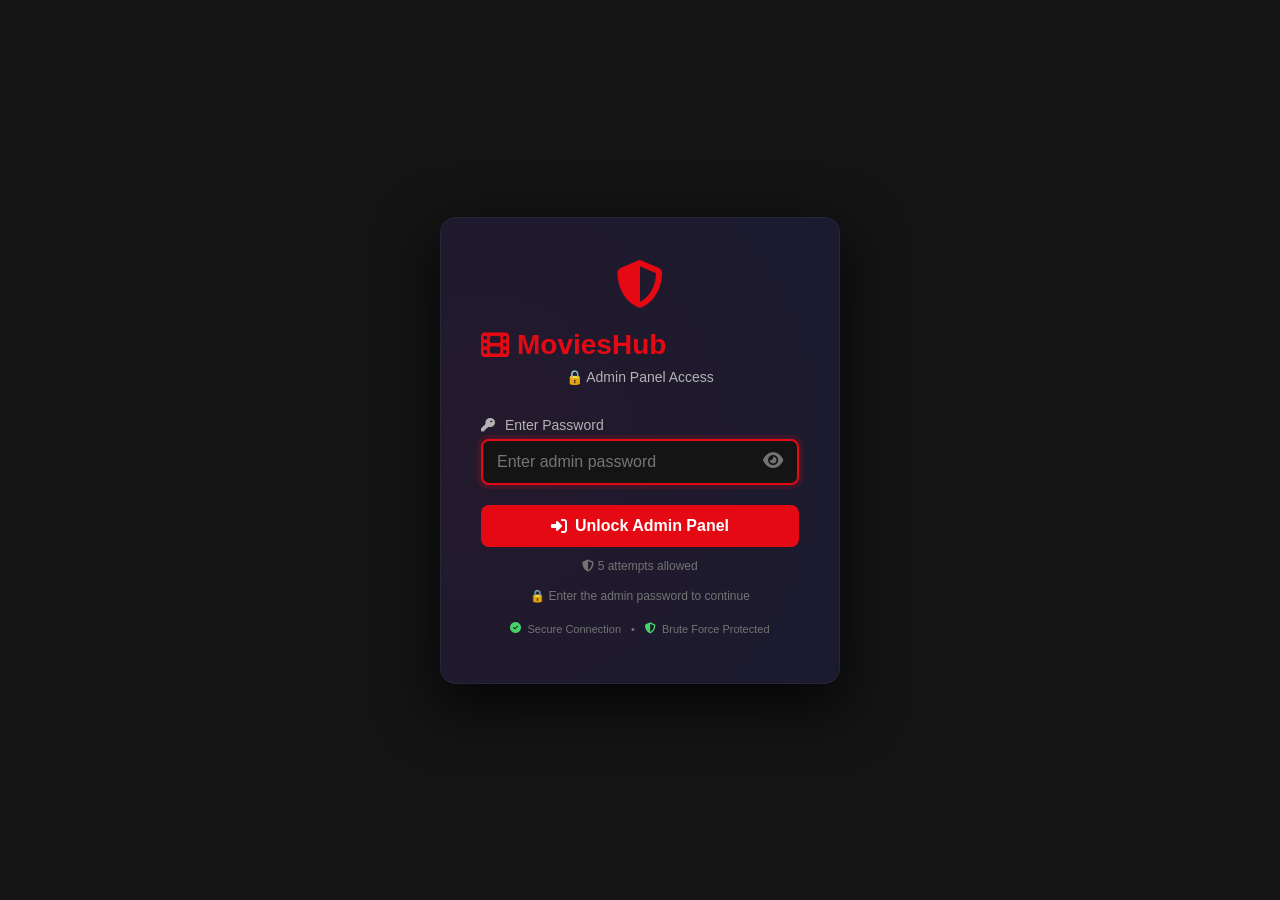
==== commit e3f8b7b7: "Add files via upload" ====
--- a/admin.html
+++ b/admin.html
@@ -3,13 +3,20 @@
 <head>
     <meta charset="UTF-8">
     <meta name="viewport" content="width=device-width, initial-scale=1.0">
-    <title>BlackHub - Admin Panel</title>
+    <title>MoviesHub - Admin Panel</title>
     <link rel="stylesheet" href="style.css">
     <link rel="stylesheet" href="admin-style.css">
     <link rel="stylesheet" href="https://cdnjs.cloudflare.com/ajax/libs/font-awesome/6.4.0/css/all.min.css">
+    
+    <!-- Security: Prevent search engines from indexing admin page -->
+    <meta name="robots" content="noindex, nofollow">
+    
+    <!-- Security: Prevent page from being displayed in iframe -->
+    <meta http-equiv="X-Frame-Options" content="DENY">
+    
     <style>
         /* ============================================
-           Admin Login Styles
+           Admin Login Styles (Enhanced)
            ============================================ */
         .admin-login {
             display: flex;
@@ -18,6 +25,12 @@
             min-height: 100vh;
             background: var(--bg-primary);
             padding: 20px;
+            position: fixed;
+            top: 0;
+            left: 0;
+            right: 0;
+            bottom: 0;
+            z-index: 999999;
         }
 
         .login-box {
@@ -27,7 +40,20 @@
             border: 1px solid rgba(255, 255, 255, 0.05);
             max-width: 400px;
             width: 100%;
-            box-shadow: var(--shadow);
+            box-shadow: 0 20px 60px rgba(0, 0, 0, 0.8);
+            position: relative;
+            overflow: hidden;
+        }
+
+        .login-box::before {
+            content: '';
+            position: absolute;
+            top: -50%;
+            left: -50%;
+            width: 200%;
+            height: 200%;
+            background: radial-gradient(circle at 30% 50%, rgba(229, 9, 20, 0.05) 0%, transparent 60%);
+            pointer-events: none;
         }
 
         .login-box .logo {
@@ -35,6 +61,16 @@
             font-size: 28px;
             font-weight: 700;
             margin-bottom: 8px;
+            position: relative;
+            z-index: 1;
+        }
+
+        .login-box .logo i {
+            color: var(--primary);
+        }
+
+        .login-box .logo span:last-child {
+            color: var(--primary);
         }
 
         .login-box .subtitle {
@@ -42,10 +78,14 @@
             color: var(--text-secondary);
             font-size: 14px;
             margin-bottom: 32px;
+            position: relative;
+            z-index: 1;
         }
 
         .login-box .form-group {
             margin-bottom: 20px;
+            position: relative;
+            z-index: 1;
         }
 
         .login-box .form-group label {
@@ -53,6 +93,7 @@
             font-size: 14px;
             color: var(--text-secondary);
             margin-bottom: 6px;
+            font-weight: 500;
         }
 
         .password-input-wrapper {
@@ -66,7 +107,7 @@
             padding: 12px 14px;
             padding-right: 48px;
             background: var(--bg-primary);
-            border: 1px solid rgba(255, 255, 255, 0.1);
+            border: 2px solid var(--border-color);
             border-radius: 8px;
             color: var(--text-primary);
             font-size: 16px;
@@ -76,6 +117,7 @@
         .password-input-wrapper input:focus {
             outline: none;
             border-color: var(--primary);
+            box-shadow: 0 0 0 4px rgba(229, 9, 20, 0.15);
         }
 
         .password-input-wrapper .toggle-password {
@@ -109,17 +151,21 @@
             align-items: center;
             justify-content: center;
             gap: 8px;
+            position: relative;
+            z-index: 1;
         }
 
         .login-btn:hover {
             background: var(--primary-hover);
-            transform: scale(1.02);
+            transform: translateY(-2px);
+            box-shadow: 0 8px 25px rgba(229, 9, 20, 0.3);
         }
 
         .login-btn:disabled {
             opacity: 0.5;
             cursor: not-allowed;
             transform: none;
+            box-shadow: none;
         }
 
         .login-error {
@@ -128,6 +174,8 @@
             text-align: center;
             margin-top: 12px;
             min-height: 20px;
+            position: relative;
+            z-index: 1;
         }
 
         .login-error.hidden {
@@ -139,6 +187,8 @@
             color: var(--text-muted);
             font-size: 12px;
             margin-top: 16px;
+            position: relative;
+            z-index: 1;
         }
 
         .lock-icon {
@@ -146,8 +196,17 @@
             color: var(--primary);
             text-align: center;
             margin-bottom: 16px;
-        }
-
+            position: relative;
+            z-index: 1;
+            animation: lockPulse 2s ease-in-out infinite;
+        }
+
+        @keyframes lockPulse {
+            0%, 100% { transform: scale(1); }
+            50% { transform: scale(1.05); }
+        }
+
+        /* Admin content wrapper */
         .admin-content-wrapper {
             display: none;
         }
@@ -158,7 +217,7 @@
 
         .logout-btn {
             background: none;
-            border: 1px solid rgba(255, 255, 255, 0.1);
+            border: 1px solid var(--border-color);
             color: var(--text-secondary);
             padding: 6px 14px;
             border-radius: 6px;
@@ -184,34 +243,89 @@
             border-radius: 8px;
             border: 1px solid var(--primary);
             margin-top: 12px;
+            position: relative;
+            z-index: 1;
         }
 
         .lockout-message.hidden {
             display: none;
+        }
+
+        /* Security badge */
+        .security-badge {
+            text-align: center;
+            margin-top: 20px;
+            font-size: 11px;
+            color: var(--text-muted);
+            position: relative;
+            z-index: 1;
+            display: flex;
+            align-items: center;
+            justify-content: center;
+            gap: 6px;
+        }
+
+        .security-badge i {
+            color: #46d369;
+        }
+
+        /* Session info */
+        .session-info {
+            text-align: center;
+            font-size: 11px;
+            color: var(--text-muted);
+            margin-top: 8px;
+            position: relative;
+            z-index: 1;
+        }
+
+        /* Login attempts counter */
+        .attempts-counter {
+            text-align: center;
+            font-size: 12px;
+            color: var(--text-muted);
+            margin-top: 12px;
+            position: relative;
+            z-index: 1;
+        }
+
+        /* Responsive */
+        @media (max-width: 480px) {
+            .login-box {
+                padding: 30px 24px;
+                margin: 0 10px;
+            }
         }
     </style>
 </head>
 <body>
 
     <!-- ============================================ -->
-    <!-- ADMIN LOGIN PAGE                            -->
+    <!-- ADMIN LOGIN PAGE (Enhanced Security)        -->
     <!-- ============================================ -->
     <div class="admin-login" id="loginPage">
         <div class="login-box">
             <div class="lock-icon">
-                <i class="fas fa-lock"></i>
+                <i class="fas fa-shield-alt"></i>
             </div>
             <div class="logo">
-                <i class="fas fa-film" style="color: #e50914;"></i>
-                <span>Black<span style="color: #e50914;">Hub</span></span>
+                <i class="fas fa-film"></i>
+                <span>Movies<span>Hub</span></span>
             </div>
-            <div class="subtitle">Admin Panel Access</div>
-
-            <form id="loginForm" autocomplete="off">
+            <div class="subtitle">🔒 Admin Panel Access</div>
+
+            <form id="loginForm" autocomplete="off" novalidate>
                 <div class="form-group">
-                    <label for="passwordInput">Enter Password</label>
+                    <label for="passwordInput">
+                        <i class="fas fa-key" style="margin-right: 6px;"></i> Enter Password
+                    </label>
                     <div class="password-input-wrapper">
-                        <input type="password" id="passwordInput" placeholder="Enter admin password" autofocus>
+                        <input type="password" id="passwordInput" 
+                               placeholder="Enter admin password" 
+                               autofocus
+                               autocomplete="current-password"
+                               required
+                               aria-label="Admin password">
                         <button type="button" class="toggle-password" id="togglePassword" aria-label="Toggle password visibility">
                             <i class="fas fa-eye"></i>
                         </button>
@@ -222,11 +336,18 @@
                     <i class="fas fa-sign-in-alt"></i> Unlock Admin Panel
                 </button>
 
-                <div class="login-error" id="loginError"></div>
+                <div class="login-error hidden" id="loginError"></div>
                 <div class="lockout-message hidden" id="lockoutMessage">
                     <i class="fas fa-clock"></i> Too many failed attempts. Please wait 30 seconds.
                 </div>
+                <div class="attempts-counter" id="attemptsCounter"></div>
                 <div class="login-hint">🔒 Enter the admin password to continue</div>
+                <div class="security-badge">
+                    <i class="fas fa-check-circle"></i> Secure Connection
+                    <span style="color: var(--text-muted); margin: 0 4px;">•</span>
+                    <i class="fas fa-shield-alt"></i> Brute Force Protected
+                </div>
+                <div class="session-info" id="sessionInfo"></div>
             </form>
         </div>
     </div>
@@ -240,11 +361,13 @@
             <div class="admin-nav">
                 <div class="logo">
                     <i class="fas fa-film" style="color: #e50914;"></i>
-                    <span>Black<span style="color: #e50914;">Hub</span></span>
+                    <span>Movies<span style="color: #e50914;">Hub</span></span>
                     <span class="admin-badge">Admin</span>
                 </div>
                 <div class="admin-nav-links">
-                    <a href="index.html" target="_blank"><i class="fas fa-arrow-left"></i> Back to Site</a>
+                    <a href="index.html" target="_blank" rel="noopener noreferrer">
+                        <i class="fas fa-arrow-left"></i> Back to Site
+                    </a>
                     <button onclick="saveAllChanges()" class="save-btn">
                         <i class="fas fa-save"></i> Save All
                     </button>
@@ -306,9 +429,7 @@
                     <!-- Fallback Providers -->
                     <div class="provider-group">
                         <h3>Fallback Providers <span class="badge">Ordered by priority</span></h3>
-                        <div id="fallbackProviders">
-                            <!-- Fallback providers will be rendered here -->
-                        </div>
+                        <div id="fallbackProviders"></div>
                         <button onclick="addFallbackProvider()" class="add-btn">
                             <i class="fas fa-plus"></i> Add Fallback Provider
                         </button>
@@ -319,11 +440,7 @@
                 <section id="overrides" class="admin-section">
                     <h2><i class="fas fa-pen"></i> Custom Overrides</h2>
                     <p class="section-desc">Override embed URLs for specific movies.</p>
-
-                    <div class="override-list" id="overrideList">
-                        <!-- Overrides will be rendered here -->
-                    </div>
-
+                    <div class="override-list" id="overrideList"></div>
                     <button onclick="addOverride()" class="add-btn">
                         <i class="fas fa-plus"></i> Add Override
                     </button>
@@ -333,7 +450,6 @@
                 <section id="testing" class="admin-section">
                     <h2><i class="fas fa-vial"></i> Test URLs</h2>
                     <p class="section-desc">Test if embed URLs are working.</p>
-
                     <div class="test-container">
                         <div class="test-input-group">
                             <input type="text" id="testImdbId" placeholder="IMDB ID (e.g., tt1375666)">
@@ -341,9 +457,7 @@
                                 <i class="fas fa-play"></i> Test
                             </button>
                         </div>
-                        <div id="testResults" class="test-results">
-                            <!-- Test results will appear here -->
-                        </div>
+                        <div id="testResults" class="test-results"></div>
                     </div>
                 </section>
 
@@ -351,7 +465,6 @@
                 <section id="backup" class="admin-section">
                     <h2><i class="fas fa-download"></i> Backup & Restore</h2>
                     <p class="section-desc">Export or import your configuration.</p>
-
                     <div class="backup-actions">
                         <button onclick="exportConfig()" class="backup-btn">
                             <i class="fas fa-file-export"></i> Export Configuration
--- a/style.css
+++ b/style.css
@@ -1,5 +1,5 @@
 /* ============================================
-   BlackHub - Complete Stylesheet
+   MoviesHub - Complete Stylesheet
    Netflix-style Design with Video Player
    ============================================ */
 
@@ -23,6 +23,8 @@
     --shadow: 0 8px 32px rgba(0, 0, 0, 0.8);
     --transition: all 0.3s ease;
     --border-color: rgba(255, 255, 255, 0.05);
+    --header-bg: rgba(20, 20, 20, 0.95);
+    --header-scrolled: #141414;
 }
 
 [data-theme="light"] {
@@ -34,6 +36,9 @@
     --text-secondary: #555555;
     --text-muted: #888888;
     --border-color: rgba(0, 0, 0, 0.05);
+    --shadow: 0 8px 32px rgba(0, 0, 0, 0.15);
+    --header-bg: rgba(255, 255, 255, 0.95);
+    --header-scrolled: #ffffff;
 }
 
 body {
@@ -66,14 +71,17 @@
     left: 0;
     right: 0;
     z-index: 1000;
-    background: linear-gradient(180deg, rgba(0, 0, 0, 0.95) 0%, rgba(0, 0, 0, 0.7) 100%);
+    background: var(--header-bg);
+    backdrop-filter: blur(10px);
+    -webkit-backdrop-filter: blur(10px);
     padding: 12px 4%;
     transition: var(--transition);
+    border-bottom: 1px solid var(--border-color);
 }
 
 .header.scrolled {
-    background: var(--bg-primary);
-    border-bottom: 1px solid var(--border-color);
+    background: var(--header-scrolled);
+    box-shadow: 0 2px 20px rgba(0, 0, 0, 0.1);
 }
 
 .nav {
@@ -98,6 +106,15 @@
 
 .logo i {
     font-size: 28px;
+}
+
+/* Light mode logo fix */
+[data-theme="light"] .logo {
+    color: #1a1a2e;
+}
+
+[data-theme="light"] .logo span:last-child {
+    color: var(--primary);
 }
 
 /* ----- Mobile Menu Toggle ----- */
@@ -136,6 +153,15 @@
     color: var(--text-primary);
 }
 
+[data-theme="light"] .nav-links a {
+    color: #555;
+}
+
+[data-theme="light"] .nav-links a:hover,
+[data-theme="light"] .nav-links a.active {
+    color: #1a1a2e;
+}
+
 .nav-links a.active::after {
     content: '';
     position: absolute;
@@ -164,9 +190,18 @@
     transition: var(--transition);
 }
 
+[data-theme="light"] .search-container {
+    background: rgba(0, 0, 0, 0.05);
+    border-color: rgba(0, 0, 0, 0.1);
+}
+
 .search-container:focus-within {
     border-color: var(--primary);
     background: rgba(255, 255, 255, 0.08);
+}
+
+[data-theme="light"] .search-container:focus-within {
+    background: rgba(0, 0, 0, 0.08);
 }
 
 .search-input {
@@ -179,8 +214,16 @@
     outline: none;
 }
 
+[data-theme="light"] .search-input {
+    color: #1a1a2e;
+}
+
 .search-input::placeholder {
     color: var(--text-muted);
+}
+
+[data-theme="light"] .search-input::placeholder {
+    color: #888;
 }
 
 .search-btn {
@@ -194,6 +237,14 @@
 
 .search-btn:hover {
     color: var(--text-primary);
+}
+
+[data-theme="light"] .search-btn {
+    color: #555;
+}
+
+[data-theme="light"] .search-btn:hover {
+    color: #1a1a2e;
 }
 
 /* ----- Theme Toggle ----- */
@@ -213,11 +264,20 @@
     background: rgba(255, 255, 255, 0.05);
 }
 
+[data-theme="light"] .theme-btn {
+    color: #555;
+}
+
+[data-theme="light"] .theme-btn:hover {
+    color: #1a1a2e;
+    background: rgba(0, 0, 0, 0.05);
+}
+
 /* ----- Hero Banner ----- */
 .hero {
     margin-top: 68px;
     padding: 80px 4%;
-    background: linear-gradient(135deg, rgba(20, 20, 20, 0.95) 0%, rgba(26, 26, 46, 0.9) 100%);
+    background: linear-gradient(135deg, var(--bg-primary) 0%, var(--bg-secondary) 100%);
     border-bottom: 1px solid var(--border-color);
     min-height: 60vh;
     display: flex;
@@ -252,15 +312,10 @@
     font-weight: 700;
     line-height: 1.2;
     margin-bottom: 16px;
-    background: linear-gradient(135deg, #fff 0%, #b3b3b3 100%);
+    background: linear-gradient(135deg, var(--text-primary) 0%, var(--text-secondary) 100%);
     -webkit-background-clip: text;
     -webkit-text-fill-color: transparent;
-}
-
-[data-theme="light"] .hero-content h1 {
-    background: linear-gradient(135deg, #1a1a2e 0%, #555 100%);
-    -webkit-background-clip: text;
-    -webkit-text-fill-color: transparent;
+    background-clip: text;
 }
 
 .hero-content p {
@@ -298,7 +353,7 @@
     z-index: 1;
     border-radius: 16px;
     overflow: hidden;
-    box-shadow: 0 20px 60px rgba(0, 0, 0, 0.6);
+    box-shadow: var(--shadow);
     aspect-ratio: 16/9;
     background: var(--bg-secondary);
 }
@@ -420,6 +475,36 @@
     grid-template-columns: repeat(auto-fill, minmax(200px, 1fr));
     gap: 20px;
     margin-bottom: 32px;
+}
+
+/* Movie Card Animation */
+.movie-card {
+    opacity: 0;
+    animation: cardFadeIn 0.5s ease forwards;
+}
+
+.movie-card:nth-child(1) { animation-delay: 0.05s; }
+.movie-card:nth-child(2) { animation-delay: 0.10s; }
+.movie-card:nth-child(3) { animation-delay: 0.15s; }
+.movie-card:nth-child(4) { animation-delay: 0.20s; }
+.movie-card:nth-child(5) { animation-delay: 0.25s; }
+.movie-card:nth-child(6) { animation-delay: 0.30s; }
+.movie-card:nth-child(7) { animation-delay: 0.35s; }
+.movie-card:nth-child(8) { animation-delay: 0.40s; }
+.movie-card:nth-child(9) { animation-delay: 0.45s; }
+.movie-card:nth-child(10) { animation-delay: 0.50s; }
+.movie-card:nth-child(11) { animation-delay: 0.55s; }
+.movie-card:nth-child(12) { animation-delay: 0.60s; }
+
+@keyframes cardFadeIn {
+    from {
+        opacity: 0;
+        transform: translateY(30px) scale(0.95);
+    }
+    to {
+        opacity: 1;
+        transform: translateY(0) scale(1);
+    }
 }
 
 /* Grid View */
@@ -525,6 +610,27 @@
     transform: scale(1.05);
 }
 
+/* Trending Badge */
+.trending-badge {
+    position: absolute;
+    top: 10px;
+    left: 10px;
+    background: var(--primary);
+    color: #fff;
+    padding: 2px 10px;
+    border-radius: 20px;
+    font-size: 10px;
+    font-weight: 600;
+    z-index: 2;
+    display: flex;
+    align-items: center;
+    gap: 4px;
+}
+
+.trending-badge i {
+    font-size: 10px;
+}
+
 .movie-rating {
     position: absolute;
     top: 10px;
@@ -538,6 +644,7 @@
     display: flex;
     align-items: center;
     gap: 4px;
+    z-index: 2;
 }
 
 .movie-rating i {
@@ -685,6 +792,35 @@
     display: inline-flex;
     align-items: center;
     gap: 8px;
+    position: relative;
+}
+
+.load-more-btn .btn-loader {
+    display: none;
+    width: 18px;
+    height: 18px;
+    border: 2px solid var(--border-color);
+    border-top-color: var(--text-primary);
+    border-radius: 50%;
+    animation: spin 0.8s linear infinite;
+    margin: 0 auto;
+}
+
+.load-more-btn.loading {
+    pointer-events: none;
+    opacity: 0.7;
+}
+
+.load-more-btn.loading .btn-text {
+    display: none;
+}
+
+.load-more-btn.loading .btn-loader {
+    display: inline-block;
+}
+
+@keyframes spin {
+    to { transform: rotate(360deg); }
 }
 
 .load-more-btn:hover {
@@ -698,7 +834,7 @@
     background: var(--bg-card);
     border-radius: 12px;
     overflow: hidden;
-    animation: pulse 1.5s ease-in-out infinite;
+    animation: skeleton-pulse 1.5s ease-in-out infinite;
 }
 
 .skeleton-poster {
@@ -733,9 +869,77 @@
     100% { background-position: 200% 0; }
 }
 
-@keyframes pulse {
+@keyframes skeleton-pulse {
+    0%, 100% { opacity: 1; }
+    50% { opacity: 0.6; }
+}
+
+/* ----- Loading Spinner ----- */
+.loading-spinner-container {
+    display: flex;
+    justify-content: center;
+    align-items: center;
+    padding: 60px 20px;
+    grid-column: 1/-1;
+    width: 100%;
+}
+
+.loading-spinner {
+    display: flex;
+    flex-direction: column;
+    align-items: center;
+    gap: 16px;
+}
+
+.loading-spinner .spinner {
+    width: 50px;
+    height: 50px;
+    border: 4px solid var(--border-color);
+    border-top-color: var(--primary);
+    border-radius: 50%;
+    animation: spin 0.8s linear infinite;
+}
+
+.loading-spinner p {
+    color: var(--text-secondary);
+    font-size: 14px;
+    animation: pulse-text 1.5s ease-in-out infinite;
+}
+
+@keyframes pulse-text {
     0%, 100% { opacity: 1; }
     50% { opacity: 0.5; }
+}
+
+/* ----- No Results ----- */
+.no-results {
+    grid-column: 1/-1;
+    text-align: center;
+    padding: 80px 20px;
+    animation: noResultsPulse 2s ease-in-out infinite;
+}
+
+.no-results i {
+    font-size: 64px;
+    color: var(--text-muted);
+    margin-bottom: 20px;
+    display: block;
+}
+
+.no-results h3 {
+    color: var(--text-secondary);
+    font-size: 24px;
+    margin-bottom: 8px;
+}
+
+.no-results p {
+    color: var(--text-muted);
+    font-size: 16px;
+}
+
+@keyframes noResultsPulse {
+    0%, 100% { opacity: 1; }
+    50% { opacity: 0.7; }
 }
 
 /* ----- Modals ----- */
@@ -1130,10 +1334,6 @@
     border-top: 4px solid var(--primary);
     border-radius: 50%;
     animation: spin 1s linear infinite;
-}
-
-@keyframes spin {
-    100% { transform: rotate(360deg); }
 }
 
 .player-controls {
@@ -1245,7 +1445,25 @@
 }
 
 .back-to-top.visible {
-    display: block !important;
+    opacity: 1;
+    visibility: visible;
+    animation: fadeInUp 0.3s ease;
+}
+
+.back-to-top:not(.visible) {
+    opacity: 0;
+    visibility: hidden;
+}
+
+@keyframes fadeInUp {
+    from {
+        opacity: 0;
+        transform: translateY(20px);
+    }
+    to {
+        opacity: 1;
+        transform: translateY(0);
+    }
 }
 
 /* ----- Mobile Bottom Navigation ----- */
@@ -1379,7 +1597,7 @@
     text-align: center;
     position: relative;
     border: 1px solid var(--border-color);
-    box-shadow: 0 20px 60px rgba(0, 0, 0, 0.6);
+    box-shadow: var(--shadow);
     animation: popupBounce 0.5s ease;
 }
 
@@ -1882,4 +2100,4 @@
         animation-iteration-count: 1 !important;
         transition-duration: 0.01ms !important;
     }
-}+}
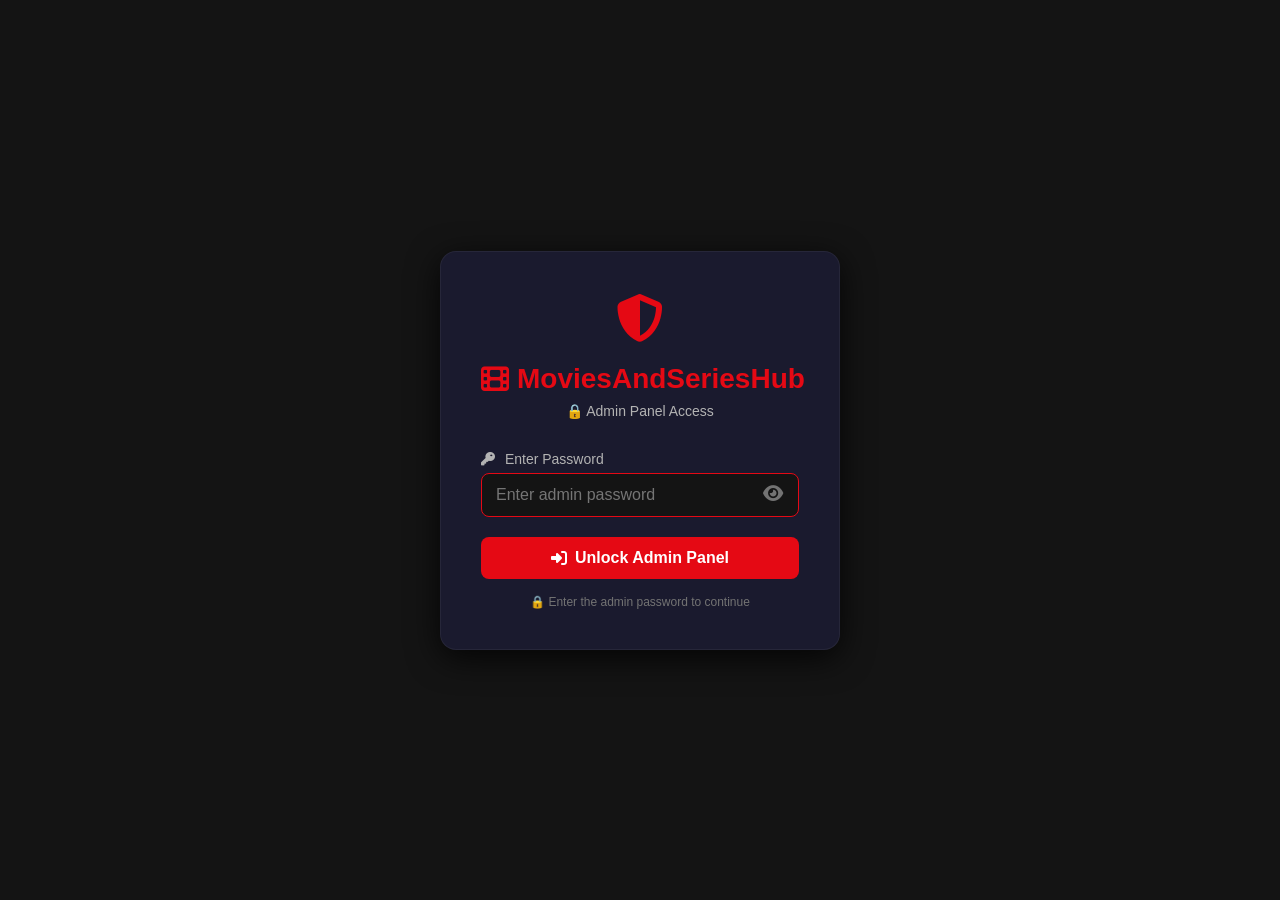
==== commit 096fc5cd: "Add files via upload" ====
--- a/admin.html
+++ b/admin.html
@@ -3,21 +3,11 @@
 <head>
     <meta charset="UTF-8">
     <meta name="viewport" content="width=device-width, initial-scale=1.0">
-    <title>MoviesHub - Admin Panel</title>
+    <title>MoviesAndSeriesHub - Admin Panel</title>
     <link rel="stylesheet" href="style.css">
     <link rel="stylesheet" href="admin-style.css">
     <link rel="stylesheet" href="https://cdnjs.cloudflare.com/ajax/libs/font-awesome/6.4.0/css/all.min.css">
-    
-    <!-- Security: Prevent search engines from indexing admin page -->
-    <meta name="robots" content="noindex, nofollow">
-    
-    <!-- Security: Prevent page from being displayed in iframe -->
-    <meta http-equiv="X-Frame-Options" content="DENY">
-    
     <style>
-        /* ============================================
-           Admin Login Styles (Enhanced)
-           ============================================ */
         .admin-login {
             display: flex;
             justify-content: center;
@@ -25,12 +15,6 @@
             min-height: 100vh;
             background: var(--bg-primary);
             padding: 20px;
-            position: fixed;
-            top: 0;
-            left: 0;
-            right: 0;
-            bottom: 0;
-            z-index: 999999;
         }
 
         .login-box {
@@ -40,20 +24,7 @@
             border: 1px solid rgba(255, 255, 255, 0.05);
             max-width: 400px;
             width: 100%;
-            box-shadow: 0 20px 60px rgba(0, 0, 0, 0.8);
-            position: relative;
-            overflow: hidden;
-        }
-
-        .login-box::before {
-            content: '';
-            position: absolute;
-            top: -50%;
-            left: -50%;
-            width: 200%;
-            height: 200%;
-            background: radial-gradient(circle at 30% 50%, rgba(229, 9, 20, 0.05) 0%, transparent 60%);
-            pointer-events: none;
+            box-shadow: var(--shadow);
         }
 
         .login-box .logo {
@@ -61,8 +32,6 @@
             font-size: 28px;
             font-weight: 700;
             margin-bottom: 8px;
-            position: relative;
-            z-index: 1;
         }
 
         .login-box .logo i {
@@ -78,14 +47,10 @@
             color: var(--text-secondary);
             font-size: 14px;
             margin-bottom: 32px;
-            position: relative;
-            z-index: 1;
         }
 
         .login-box .form-group {
             margin-bottom: 20px;
-            position: relative;
-            z-index: 1;
         }
 
         .login-box .form-group label {
@@ -93,7 +58,6 @@
             font-size: 14px;
             color: var(--text-secondary);
             margin-bottom: 6px;
-            font-weight: 500;
         }
 
         .password-input-wrapper {
@@ -107,7 +71,7 @@
             padding: 12px 14px;
             padding-right: 48px;
             background: var(--bg-primary);
-            border: 2px solid var(--border-color);
+            border: 1px solid rgba(255, 255, 255, 0.1);
             border-radius: 8px;
             color: var(--text-primary);
             font-size: 16px;
@@ -117,7 +81,6 @@
         .password-input-wrapper input:focus {
             outline: none;
             border-color: var(--primary);
-            box-shadow: 0 0 0 4px rgba(229, 9, 20, 0.15);
         }
 
         .password-input-wrapper .toggle-password {
@@ -151,21 +114,17 @@
             align-items: center;
             justify-content: center;
             gap: 8px;
-            position: relative;
-            z-index: 1;
         }
 
         .login-btn:hover {
             background: var(--primary-hover);
-            transform: translateY(-2px);
-            box-shadow: 0 8px 25px rgba(229, 9, 20, 0.3);
+            transform: scale(1.02);
         }
 
         .login-btn:disabled {
             opacity: 0.5;
             cursor: not-allowed;
             transform: none;
-            box-shadow: none;
         }
 
         .login-error {
@@ -174,8 +133,6 @@
             text-align: center;
             margin-top: 12px;
             min-height: 20px;
-            position: relative;
-            z-index: 1;
         }
 
         .login-error.hidden {
@@ -187,8 +144,6 @@
             color: var(--text-muted);
             font-size: 12px;
             margin-top: 16px;
-            position: relative;
-            z-index: 1;
         }
 
         .lock-icon {
@@ -196,17 +151,8 @@
             color: var(--primary);
             text-align: center;
             margin-bottom: 16px;
-            position: relative;
-            z-index: 1;
-            animation: lockPulse 2s ease-in-out infinite;
-        }
-
-        @keyframes lockPulse {
-            0%, 100% { transform: scale(1); }
-            50% { transform: scale(1.05); }
-        }
-
-        /* Admin content wrapper */
+        }
+
         .admin-content-wrapper {
             display: none;
         }
@@ -217,7 +163,7 @@
 
         .logout-btn {
             background: none;
-            border: 1px solid var(--border-color);
+            border: 1px solid rgba(255, 255, 255, 0.1);
             color: var(--text-secondary);
             padding: 6px 14px;
             border-radius: 6px;
@@ -243,66 +189,15 @@
             border-radius: 8px;
             border: 1px solid var(--primary);
             margin-top: 12px;
-            position: relative;
-            z-index: 1;
         }
 
         .lockout-message.hidden {
             display: none;
-        }
-
-        /* Security badge */
-        .security-badge {
-            text-align: center;
-            margin-top: 20px;
-            font-size: 11px;
-            color: var(--text-muted);
-            position: relative;
-            z-index: 1;
-            display: flex;
-            align-items: center;
-            justify-content: center;
-            gap: 6px;
-        }
-
-        .security-badge i {
-            color: #46d369;
-        }
-
-        /* Session info */
-        .session-info {
-            text-align: center;
-            font-size: 11px;
-            color: var(--text-muted);
-            margin-top: 8px;
-            position: relative;
-            z-index: 1;
-        }
-
-        /* Login attempts counter */
-        .attempts-counter {
-            text-align: center;
-            font-size: 12px;
-            color: var(--text-muted);
-            margin-top: 12px;
-            position: relative;
-            z-index: 1;
-        }
-
-        /* Responsive */
-        @media (max-width: 480px) {
-            .login-box {
-                padding: 30px 24px;
-                margin: 0 10px;
-            }
         }
     </style>
 </head>
 <body>
 
-    <!-- ============================================ -->
-    <!-- ADMIN LOGIN PAGE (Enhanced Security)        -->
-    <!-- ============================================ -->
     <div class="admin-login" id="loginPage">
         <div class="login-box">
             <div class="lock-icon">
@@ -310,7 +205,7 @@
             </div>
             <div class="logo">
                 <i class="fas fa-film"></i>
-                <span>Movies<span>Hub</span></span>
+                <span>Movies<span>AndSeries</span>Hub</span>
             </div>
             <div class="subtitle">🔒 Admin Panel Access</div>
 
@@ -340,28 +235,17 @@
                 <div class="lockout-message hidden" id="lockoutMessage">
                     <i class="fas fa-clock"></i> Too many failed attempts. Please wait 30 seconds.
                 </div>
-                <div class="attempts-counter" id="attemptsCounter"></div>
                 <div class="login-hint">🔒 Enter the admin password to continue</div>
-                <div class="security-badge">
-                    <i class="fas fa-check-circle"></i> Secure Connection
-                    <span style="color: var(--text-muted); margin: 0 4px;">•</span>
-                    <i class="fas fa-shield-alt"></i> Brute Force Protected
-                </div>
-                <div class="session-info" id="sessionInfo"></div>
             </form>
         </div>
     </div>
 
-    <!-- ============================================ -->
-    <!-- ADMIN CONTENT (Hidden until login)           -->
-    <!-- ============================================ -->
     <div class="admin-content-wrapper" id="adminContent">
-        <!-- Admin Header -->
         <header class="admin-header">
             <div class="admin-nav">
                 <div class="logo">
                     <i class="fas fa-film" style="color: #e50914;"></i>
-                    <span>Movies<span style="color: #e50914;">Hub</span></span>
+                    <span>Movies<span style="color: #e50914;">AndSeries</span>Hub</span>
                     <span class="admin-badge">Admin</span>
                 </div>
                 <div class="admin-nav-links">
@@ -378,9 +262,7 @@
             </div>
         </header>
 
-        <!-- Admin Container -->
         <div class="admin-container">
-            <!-- Sidebar -->
             <aside class="admin-sidebar">
                 <nav class="admin-menu">
                     <a href="#providers" class="active">
@@ -398,14 +280,11 @@
                 </nav>
             </aside>
 
-            <!-- Main Content -->
             <main class="admin-content">
-                <!-- Embed Providers Section -->
                 <section id="providers" class="admin-section">
                     <h2><i class="fas fa-link"></i> Embed Providers</h2>
                     <p class="section-desc">Configure which providers are used for video embeds.</p>
 
-                    <!-- Primary Provider -->
                     <div class="provider-group">
                         <h3>Primary Provider</h3>
                         <div class="provider-card primary">
@@ -426,7 +305,6 @@
                         </div>
                     </div>
 
-                    <!-- Fallback Providers -->
                     <div class="provider-group">
                         <h3>Fallback Providers <span class="badge">Ordered by priority</span></h3>
                         <div id="fallbackProviders"></div>
@@ -436,7 +314,6 @@
                     </div>
                 </section>
 
-                <!-- Custom Overrides Section -->
                 <section id="overrides" class="admin-section">
                     <h2><i class="fas fa-pen"></i> Custom Overrides</h2>
                     <p class="section-desc">Override embed URLs for specific movies.</p>
@@ -446,7 +323,6 @@
                     </button>
                 </section>
 
-                <!-- Testing Section -->
                 <section id="testing" class="admin-section">
                     <h2><i class="fas fa-vial"></i> Test URLs</h2>
                     <p class="section-desc">Test if embed URLs are working.</p>
@@ -461,7 +337,6 @@
                     </div>
                 </section>
 
-                <!-- Backup/Restore Section -->
                 <section id="backup" class="admin-section">
                     <h2><i class="fas fa-download"></i> Backup & Restore</h2>
                     <p class="section-desc">Export or import your configuration.</p>
@@ -478,7 +353,6 @@
             </main>
         </div>
 
-        <!-- Edit Provider Modal -->
         <div class="modal" id="editProviderModal">
             <div class="modal-content">
                 <span class="modal-close" onclick="closeEditModal()">&times;</span>
@@ -504,7 +378,6 @@
             </div>
         </div>
 
-        <!-- Add Override Modal -->
         <div class="modal" id="addOverrideModal">
             <div class="modal-content">
                 <span class="modal-close" onclick="closeOverrideModal()">&times;</span>
--- a/style.css
+++ b/style.css
@@ -108,7 +108,6 @@
     font-size: 28px;
 }
 
-/* Light mode logo fix */
 [data-theme="light"] .logo {
     color: #1a1a2e;
 }
@@ -356,6 +355,7 @@
     box-shadow: var(--shadow);
     aspect-ratio: 16/9;
     background: var(--bg-secondary);
+    min-height: 200px;
 }
 
 .hero-image img {
@@ -396,6 +396,44 @@
     color: var(--text-secondary);
 }
 
+/* ----- Content Type Toggle ----- */
+.type-toggle {
+    display: flex;
+    gap: 10px;
+    margin-bottom: 24px;
+    flex-wrap: wrap;
+}
+
+.type-btn {
+    padding: 8px 22px;
+    background: var(--bg-secondary);
+    border: 1px solid var(--border-color);
+    border-radius: 30px;
+    color: var(--text-secondary);
+    font-size: 14px;
+    font-weight: 600;
+    cursor: pointer;
+    transition: var(--transition);
+    display: flex;
+    align-items: center;
+    gap: 8px;
+}
+
+.type-btn:hover {
+    background: var(--bg-hover);
+    color: var(--text-primary);
+}
+
+.type-btn.active {
+    background: var(--primary);
+    color: #fff;
+    border-color: var(--primary);
+}
+
+.type-btn i {
+    font-size: 14px;
+}
+
 /* ----- Movies Section ----- */
 .movies-section {
     padding: 40px 4% 60px;
@@ -407,7 +445,7 @@
     display: flex;
     justify-content: space-between;
     align-items: flex-start;
-    margin-bottom: 24px;
+    margin-bottom: 20px;
     flex-wrap: wrap;
     gap: 16px;
 }
@@ -575,6 +613,37 @@
     display: none;
 }
 
+/* Hide the rating display (star rating) in list view */
+.movies-grid.list-view .rating-display {
+    display: none;
+}
+
+/* Rating in title (for list view) */
+.rating-in-title {
+    font-weight: 400;
+    font-size: 14px;
+    color: #f5c518;
+    margin-left: 6px;
+}
+
+/* Grid view: hide rating in title, keep rating in meta */
+.movies-grid.grid-view .rating-in-title {
+    display: none;
+}
+
+/* List view: show rating in title, hide rating in meta */
+.movies-grid.list-view .rating-in-title {
+    display: inline;
+}
+
+/* Ensure title is inline-flex to keep rating next to title */
+.movies-grid.list-view .movie-title {
+    display: inline-flex;
+    align-items: center;
+    flex-wrap: wrap;
+    gap: 4px;
+}
+
 /* ----- Movie Card ----- */
 .movie-card {
     background: var(--bg-secondary);
@@ -610,25 +679,45 @@
     transform: scale(1.05);
 }
 
-/* Trending Badge */
-.trending-badge {
+/* Badges Container - Stack vertically */
+.badge-container {
     position: absolute;
     top: 10px;
     left: 10px;
-    background: var(--primary);
-    color: #fff;
+    display: flex;
+    flex-direction: column;
+    align-items: flex-start;
+    gap: 4px;
+    z-index: 2;
+    max-width: 80%;
+}
+
+.badge {
+    display: inline-flex;
+    align-items: center;
+    gap: 4px;
     padding: 2px 10px;
     border-radius: 20px;
     font-size: 10px;
     font-weight: 600;
-    z-index: 2;
-    display: flex;
-    align-items: center;
-    gap: 4px;
-}
-
-.trending-badge i {
-    font-size: 10px;
+    text-transform: uppercase;
+    letter-spacing: 0.5px;
+    white-space: nowrap;
+}
+
+.badge-tv {
+    background: #3b82f6;
+    color: #fff;
+}
+
+.badge-movie {
+    background: #8b5cf6;
+    color: #fff;
+}
+
+.badge-trending {
+    background: var(--primary);
+    color: #fff;
 }
 
 .movie-rating {
@@ -942,7 +1031,133 @@
     50% { opacity: 0.7; }
 }
 
-/* ----- Modals ----- */
+/* ============================================
+   TV Show - Seasons & Episodes Modal
+   ============================================ */
+
+.seasons-container {
+    padding: 20px 0;
+}
+
+.season-item {
+    background: var(--bg-card);
+    border-radius: 10px;
+    margin-bottom: 12px;
+    overflow: hidden;
+    border: 1px solid var(--border-color);
+    transition: var(--transition);
+}
+
+.season-item:hover {
+    border-color: var(--primary);
+}
+
+.season-header {
+    display: flex;
+    align-items: center;
+    justify-content: space-between;
+    padding: 14px 20px;
+    cursor: pointer;
+    transition: var(--transition);
+}
+
+.season-header:hover {
+    background: rgba(255, 255, 255, 0.03);
+}
+
+.season-header .season-info {
+    display: flex;
+    align-items: center;
+    gap: 12px;
+}
+
+.season-header .season-number {
+    font-weight: 700;
+    font-size: 16px;
+    color: var(--text-primary);
+}
+
+.season-header .season-name {
+    color: var(--text-secondary);
+    font-size: 14px;
+}
+
+.season-header .season-episodes {
+    color: var(--text-muted);
+    font-size: 13px;
+}
+
+.season-header .season-toggle {
+    color: var(--text-muted);
+    transition: var(--transition);
+    font-size: 14px;
+}
+
+.season-header .season-toggle.open {
+    transform: rotate(180deg);
+}
+
+.season-episodes-list {
+    display: none;
+    padding: 0 20px 20px;
+    gap: 8px;
+    flex-direction: column;
+}
+
+.season-episodes-list.open {
+    display: flex;
+}
+
+.episode-item {
+    display: flex;
+    align-items: center;
+    gap: 16px;
+    padding: 10px 14px;
+    background: var(--bg-primary);
+    border-radius: 8px;
+    cursor: pointer;
+    transition: var(--transition);
+    border: 1px solid transparent;
+}
+
+.episode-item:hover {
+    border-color: var(--primary);
+    background: rgba(229, 9, 20, 0.05);
+}
+
+.episode-item .episode-number {
+    color: var(--text-muted);
+    font-size: 13px;
+    font-weight: 600;
+    min-width: 60px;
+}
+
+.episode-item .episode-name {
+    flex: 1;
+    font-size: 14px;
+    color: var(--text-primary);
+}
+
+.episode-item .episode-runtime {
+    color: var(--text-muted);
+    font-size: 12px;
+}
+
+.episode-item .episode-play {
+    color: var(--primary);
+    font-size: 18px;
+    opacity: 0;
+    transition: var(--transition);
+}
+
+.episode-item:hover .episode-play {
+    opacity: 1;
+}
+
+/* ============================================
+   Movie Detail Modal
+   ============================================ */
+
 .modal {
     display: none;
     position: fixed;
@@ -1228,7 +1443,10 @@
     line-height: 1.5;
 }
 
-/* ----- Video Player Modal ----- */
+/* ============================================
+   Video Player Modal
+   ============================================ */
+
 .player-modal {
     display: none;
     position: fixed;
@@ -1902,6 +2120,15 @@
         justify-content: flex-end;
     }
 
+    .type-toggle {
+        justify-content: center;
+    }
+    
+    .type-btn {
+        padding: 6px 16px;
+        font-size: 13px;
+    }
+
     .modal-content {
         margin: 20px auto;
     }
@@ -1937,6 +2164,33 @@
 
     .review-header {
         gap: 8px;
+    }
+
+    .season-header {
+        padding: 12px 14px;
+        flex-wrap: wrap;
+    }
+
+    .season-header .season-name {
+        font-size: 13px;
+    }
+
+    .episode-item {
+        padding: 8px 12px;
+        flex-wrap: wrap;
+    }
+
+    .episode-item .episode-number {
+        min-width: 45px;
+        font-size: 12px;
+    }
+
+    .episode-item .episode-name {
+        font-size: 13px;
+    }
+
+    .episode-item .episode-runtime {
+        display: none;
     }
 
     .player-container {
@@ -2063,6 +2317,28 @@
         font-size: 11px;
         padding: 3px 6px;
         min-width: 70px;
+    }
+
+    .type-btn {
+        padding: 5px 12px;
+        font-size: 12px;
+    }
+
+    .season-header .season-number {
+        font-size: 14px;
+    }
+
+    .season-header .season-episodes {
+        font-size: 11px;
+    }
+
+    .episode-item .episode-number {
+        min-width: 35px;
+        font-size: 11px;
+    }
+
+    .episode-item .episode-name {
+        font-size: 12px;
     }
 
     .modal-title {
@@ -2100,4 +2376,4 @@
         animation-iteration-count: 1 !important;
         transition-duration: 0.01ms !important;
     }
-}
+}
